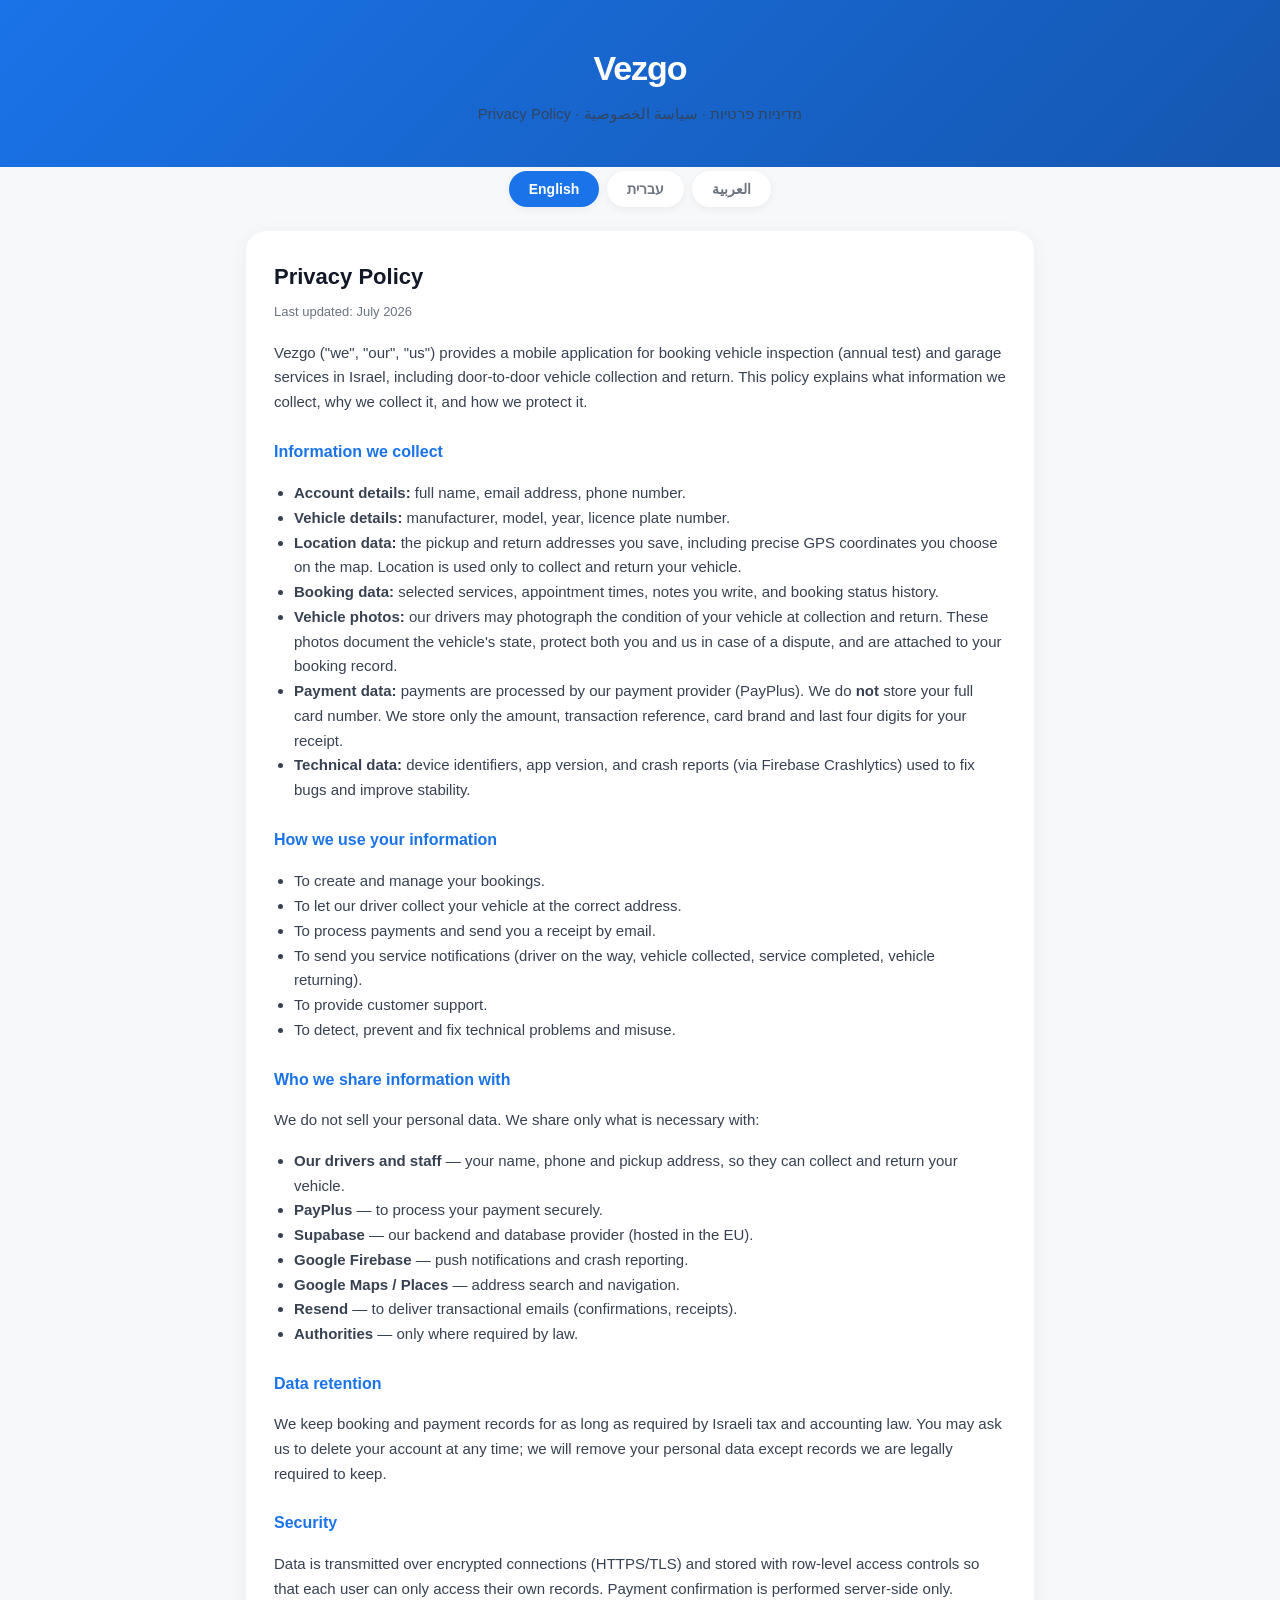
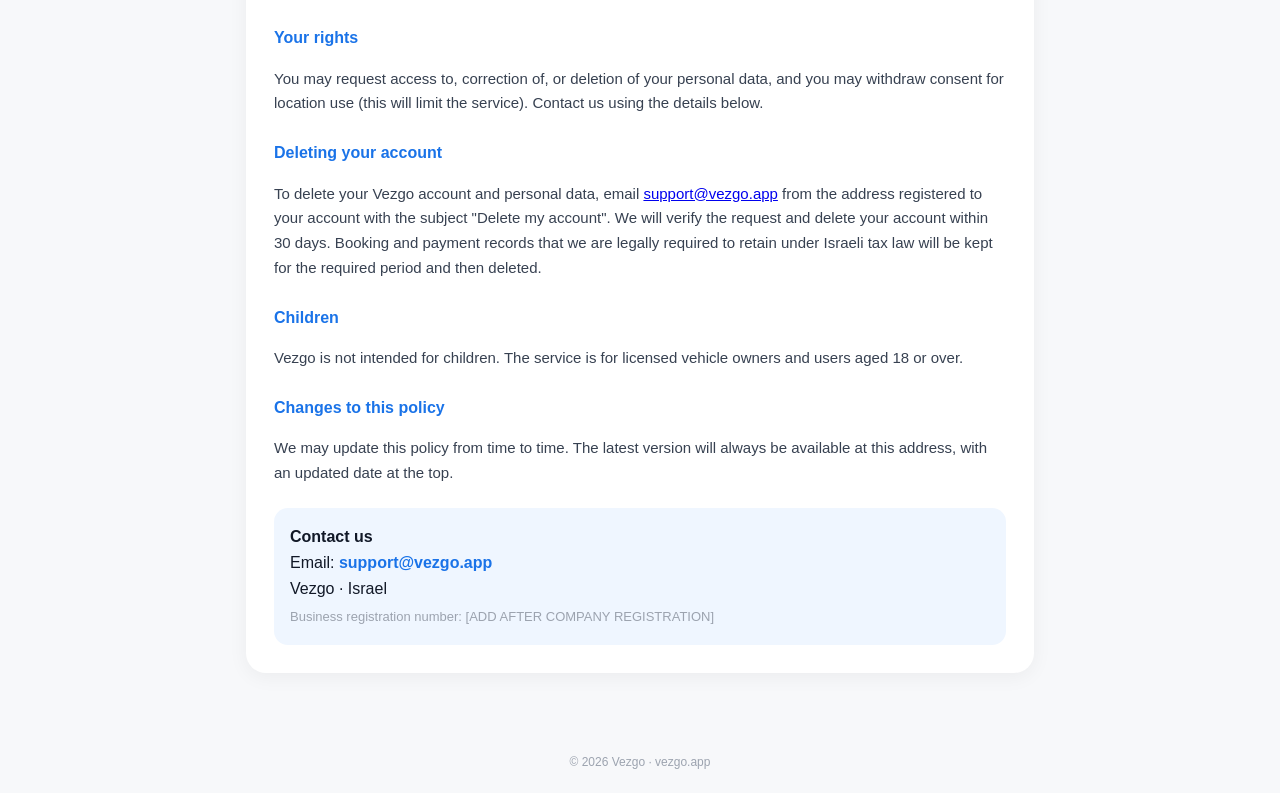
==== index.html @ 3ea95620 "Update index.html" ====
<!DOCTYPE html>
<html lang="en">
<head>
<meta charset="utf-8">
<meta name="viewport" content="width=device-width,initial-scale=1">
<title>Vezgo — Privacy Policy | מדיניות פרטיות | سياسة الخصوصية</title>
<style>
  :root { --brand:#1A73E8; --ink:#111827; --muted:#6b7280; --line:#e5e7eb; }
  *{box-sizing:border-box}
  body{margin:0;background:#f7f8fa;color:var(--ink);
       font-family:-apple-system,Segoe UI,Roboto,Arial,sans-serif;line-height:1.65}
  header{background:linear-gradient(135deg,#1A73E8,#1557B0);color:#fff;padding:40px 20px;text-align:center}
  header .logo{font-size:34px;font-weight:900;letter-spacing:-1px}
  header p{margin:6px 0 0;opacity:.9;font-size:15px}
  .wrap{max-width:820px;margin:-20px auto 60px;padding:0 16px}
  .card{background:#fff;border-radius:20px;padding:28px;box-shadow:0 4px 20px rgba(0,0,0,.05);margin-bottom:20px}
  .tabs{display:flex;gap:8px;justify-content:center;margin:24px 0}
  .tabs button{border:0;padding:10px 20px;border-radius:999px;cursor:pointer;
       font-weight:700;font-size:14px;background:#fff;color:var(--muted);
       box-shadow:0 2px 8px rgba(0,0,0,.06)}
  .tabs button.active{background:var(--brand);color:#fff}
  h2{font-size:22px;margin:0 0 6px}
  h3{font-size:16px;margin:24px 0 6px;color:var(--brand)}
  p,li{font-size:15px;color:#374151}
  ul{padding-inline-start:20px}
  .updated{color:var(--muted);font-size:13px;margin-bottom:18px}
  .contact{background:#eff6ff;border-radius:14px;padding:16px;margin-top:22px}
  .contact a{color:var(--brand);font-weight:700;text-decoration:none}
  section{display:none}
  section.active{display:block}
  [dir="rtl"]{text-align:right}
  footer{text-align:center;color:#9ca3af;font-size:12px;padding:20px}
</style>
</head>
<body>

<header>
  <div class="logo">Vezgo</div>
  <p>Privacy Policy · מדיניות פרטיות · سياسة الخصوصية</p>
</header>

<div class="wrap">
  <div class="tabs">
    <button class="active" onclick="show('en',this)">English</button>
    <button onclick="show('he',this)">עברית</button>
    <button onclick="show('ar',this)">العربية</button>
  </div>

  <!-- ─────────── ENGLISH ─────────── -->
  <section id="en" class="active" dir="ltr">
    <div class="card">
      <h2>Privacy Policy</h2>
      <div class="updated">Last updated: July 2026</div>
      <p>Vezgo ("we", "our", "us") provides a mobile application for booking vehicle
         inspection (annual test) and garage services in Israel, including door-to-door
         vehicle collection and return. This policy explains what information we collect,
         why we collect it, and how we protect it.</p>

      <h3>Information we collect</h3>
      <ul>
        <li><strong>Account details:</strong> full name, email address, phone number.</li>
        <li><strong>Vehicle details:</strong> manufacturer, model, year, licence plate number.</li>
        <li><strong>Location data:</strong> the pickup and return addresses you save, including
            precise GPS coordinates you choose on the map. Location is used only to collect and
            return your vehicle.</li>
        <li><strong>Booking data:</strong> selected services, appointment times, notes you write,
            and booking status history.</li>
        <li><strong>Vehicle photos:</strong> our drivers may photograph the condition of your
            vehicle at collection and return. These photos document the vehicle's state, protect
            both you and us in case of a dispute, and are attached to your booking record.</li>
        <li><strong>Payment data:</strong> payments are processed by our payment provider
            (PayPlus). We do <strong>not</strong> store your full card number. We store only the
            amount, transaction reference, card brand and last four digits for your receipt.</li>
        <li><strong>Technical data:</strong> device identifiers, app version, and crash reports
            (via Firebase Crashlytics) used to fix bugs and improve stability.</li>
      </ul>

      <h3>How we use your information</h3>
      <ul>
        <li>To create and manage your bookings.</li>
        <li>To let our driver collect your vehicle at the correct address.</li>
        <li>To process payments and send you a receipt by email.</li>
        <li>To send you service notifications (driver on the way, vehicle collected,
            service completed, vehicle returning).</li>
        <li>To provide customer support.</li>
        <li>To detect, prevent and fix technical problems and misuse.</li>
      </ul>

      <h3>Who we share information with</h3>
      <p>We do not sell your personal data. We share only what is necessary with:</p>
      <ul>
        <li><strong>Our drivers and staff</strong> — your name, phone and pickup address, so
            they can collect and return your vehicle.</li>
        <li><strong>PayPlus</strong> — to process your payment securely.</li>
        <li><strong>Supabase</strong> — our backend and database provider (hosted in the EU).</li>
        <li><strong>Google Firebase</strong> — push notifications and crash reporting.</li>
        <li><strong>Google Maps / Places</strong> — address search and navigation.</li>
        <li><strong>Resend</strong> — to deliver transactional emails (confirmations, receipts).</li>
        <li><strong>Authorities</strong> — only where required by law.</li>
      </ul>

      <h3>Data retention</h3>
      <p>We keep booking and payment records for as long as required by Israeli tax and
         accounting law. You may ask us to delete your account at any time; we will remove your
         personal data except records we are legally required to keep.</p>

      <h3>Security</h3>
      <p>Data is transmitted over encrypted connections (HTTPS/TLS) and stored with
         row-level access controls so that each user can only access their own records.
         Payment confirmation is performed server-side only.</p>

      <h3>Your rights</h3>
      <p>You may request access to, correction of, or deletion of your personal data,
         and you may withdraw consent for location use (this will limit the service).
         Contact us using the details below.</p>

      <h3>Deleting your account</h3>
      <p>To delete your Vezgo account and personal data, email
         <a href="mailto:support@vezgo.app">support@vezgo.app</a> from the address registered
         to your account with the subject "Delete my account". We will verify the request and
         delete your account within 30 days. Booking and payment records that we are legally
         required to retain under Israeli tax law will be kept for the required period and then
         deleted.</p>

      <h3>Children</h3>
      <p>Vezgo is not intended for children. The service is for licensed vehicle owners
         and users aged 18 or over.</p>

      <h3>Changes to this policy</h3>
      <p>We may update this policy from time to time. The latest version will always be
         available at this address, with an updated date at the top.</p>

      <div class="contact">
        <strong>Contact us</strong><br>
        Email: <a href="mailto:support@vezgo.app">support@vezgo.app</a><br>
        Vezgo &middot; Israel<br>
        <span style="color:#9ca3af;font-size:13px">Business registration number: [ADD AFTER COMPANY REGISTRATION]</span>
      </div>
    </div>
  </section>

  <!-- ─────────── HEBREW ─────────── -->
  <section id="he" dir="rtl">
    <div class="card">
      <h2>מדיניות פרטיות</h2>
      <div class="updated">עודכן לאחרונה: יולי 2026</div>
      <p>Vezgo ("אנחנו") מפעילה אפליקציה להזמנת טסט שנתי ושירותי מוסך בישראל,
         כולל איסוף הרכב מהכתובת שלך והחזרתו. מדיניות זו מסבירה איזה מידע אנחנו אוספים,
         למה, וכיצד אנו מגנים עליו.</p>

      <h3>מידע שאנחנו אוספים</h3>
      <ul>
        <li><strong>פרטי חשבון:</strong> שם מלא, כתובת אימייל, מספר טלפון.</li>
        <li><strong>פרטי רכב:</strong> יצרן, דגם, שנה, מספר רישוי.</li>
        <li><strong>נתוני מיקום:</strong> כתובות האיסוף וההחזרה שאתה שומר, כולל נקודת GPS
            מדויקת שבחרת במפה. המיקום משמש אך ורק לאיסוף והחזרת הרכב.</li>
        <li><strong>נתוני הזמנה:</strong> השירותים שנבחרו, מועדי הזמנה, הערות שכתבת
            והיסטוריית סטטוס.</li>
        <li><strong>תמונות רכב:</strong> הנהגים שלנו עשויים לצלם את מצב הרכב בעת האיסוף
            וההחזרה. התמונות מתעדות את מצב הרכב, מגנות עליך ועלינו במקרה של מחלוקת,
            ומצורפות לרשומת ההזמנה.</li>
        <li><strong>נתוני תשלום:</strong> התשלומים מעובדים על ידי ספק הסליקה שלנו (PayPlus).
            אנחנו <strong>לא</strong> שומרים את מספר הכרטיס המלא. נשמרים רק הסכום, מזהה
            העסקה, סוג הכרטיס וארבע הספרות האחרונות — עבור הקבלה.</li>
        <li><strong>נתונים טכניים:</strong> מזהי מכשיר, גרסת אפליקציה ודוחות קריסה
            (באמצעות Firebase Crashlytics) לצורך תיקון תקלות ושיפור היציבות.</li>
      </ul>

      <h3>כיצד אנו משתמשים במידע</h3>
      <ul>
        <li>ליצירה וניהול ההזמנות שלך.</li>
        <li>כדי שהנהג שלנו יגיע לכתובת הנכונה לאיסוף הרכב.</li>
        <li>לעיבוד תשלומים ושליחת קבלה במייל.</li>
        <li>לשליחת התראות שירות (הנהג בדרך, הרכב נאסף, הטיפול הושלם, הרכב בדרך אליך).</li>
        <li>למתן שירות לקוחות.</li>
        <li>לזיהוי ומניעה של תקלות ושימוש לרעה.</li>
      </ul>

      <h3>עם מי אנו משתפים מידע</h3>
      <p>איננו מוכרים את המידע האישי שלך. אנו משתפים רק את הנדרש עם:</p>
      <ul>
        <li><strong>הנהגים והצוות שלנו</strong> — שם, טלפון וכתובת איסוף.</li>
        <li><strong>PayPlus</strong> — לעיבוד מאובטח של התשלום.</li>
        <li><strong>Supabase</strong> — ספק השרתים ובסיס הנתונים שלנו (מאוחסן באיחוד האירופי).</li>
        <li><strong>Google Firebase</strong> — התראות ודיווח קריסות.</li>
        <li><strong>Google Maps / Places</strong> — חיפוש כתובות וניווט.</li>
        <li><strong>Resend</strong> — לשליחת מיילים תפעוליים (אישורים, קבלות).</li>
        <li><strong>רשויות</strong> — רק כאשר החוק מחייב.</li>
      </ul>

      <h3>שמירת מידע</h3>
      <p>אנו שומרים רשומות הזמנה ותשלום למשך הזמן הנדרש על פי דיני המס והחשבונאות
         בישראל. ניתן לבקש מחיקת חשבון בכל עת; נמחק את המידע האישי למעט רשומות שאנו
         מחויבים לשמור על פי חוק.</p>

      <h3>אבטחה</h3>
      <p>המידע מועבר בחיבורים מוצפנים (HTTPS/TLS) ונשמר עם בקרות הרשאה ברמת השורה,
         כך שכל משתמש ניגש רק לרשומות שלו. אישור התשלום מתבצע בצד השרת בלבד.</p>

      <h3>הזכויות שלך</h3>
      <p>באפשרותך לבקש גישה, תיקון או מחיקה של המידע האישי שלך, ולבטל הסכמה לשימוש
         במיקום (הדבר יגביל את השירות). ניתן לפנות אלינו בפרטים שלהלן.</p>

      <h3>מחיקת החשבון</h3>
      <p>למחיקת חשבון Vezgo והמידע האישי שלך, שלח מייל לכתובת
         <a href="mailto:support@vezgo.app">support@vezgo.app</a> מהכתובת הרשומה בחשבון
         עם הנושא "מחיקת חשבון". נאמת את הבקשה ונמחק את החשבון תוך 30 יום. רשומות הזמנה
         ותשלום שאנו מחויבים לשמור על פי דיני המס בישראל יישמרו לתקופה הנדרשת ולאחר מכן יימחקו.</p>

      <h3>ילדים</h3>
      <p>Vezgo אינה מיועדת לילדים. השירות מיועד לבעלי רכב מגיל 18 ומעלה.</p>

      <h3>שינויים במדיניות</h3>
      <p>ייתכנו עדכונים למדיניות זו. הגרסה העדכנית תמיד תופיע בכתובת זו, עם תאריך עדכון.</p>

      <div class="contact">
        <strong>יצירת קשר</strong><br>
        אימייל: <a href="mailto:support@vezgo.app">support@vezgo.app</a><br>
        Vezgo &middot; ישראל<br>
        <span style="color:#9ca3af;font-size:13px">ח.פ / ע.מ: [להוסיף לאחר רישום החברה]</span>
      </div>
    </div>
  </section>

  <!-- ─────────── ARABIC ─────────── -->
  <section id="ar" dir="rtl">
    <div class="card">
      <h2>سياسة الخصوصية</h2>
      <div class="updated">آخر تحديث: تموز/يوليو 2026</div>
      <p>تقدّم Vezgo ("نحن") تطبيقاً لحجز الفحص السنوي للمركبات وخدمات الكراج في إسرائيل،
         بما في ذلك استلام السيارة من عنوانك وإعادتها. توضح هذه السياسة ما نجمعه من معلومات،
         ولماذا، وكيف نحميه.</p>

      <h3>المعلومات التي نجمعها</h3>
      <ul>
        <li><strong>بيانات الحساب:</strong> الاسم الكامل، البريد الإلكتروني، رقم الهاتف.</li>
        <li><strong>بيانات المركبة:</strong> الشركة المصنّعة، الطراز، السنة، رقم اللوحة.</li>
        <li><strong>بيانات الموقع:</strong> عناوين الاستلام والإرجاع التي تحفظها، بما في ذلك
            إحداثيات GPS الدقيقة التي تختارها على الخريطة. يُستخدم الموقع فقط لاستلام
            سيارتك وإعادتها.</li>
        <li><strong>بيانات الحجز:</strong> الخدمات المختارة، مواعيد الحجز، الملاحظات التي
            تكتبها، وسجل الحالة.</li>
        <li><strong>صور المركبة:</strong> قد يقوم سائقونا بتصوير حالة سيارتك عند الاستلام
            والإرجاع. توثّق هذه الصور حالة المركبة وتحمي الطرفين في حال وجود خلاف،
            وتُرفق بسجل حجزك.</li>
        <li><strong>بيانات الدفع:</strong> تتم معالجة المدفوعات عبر مزوّد الدفع (PayPlus).
            نحن <strong>لا</strong> نحتفظ برقم بطاقتك الكامل. نحفظ فقط المبلغ ومرجع العملية
            ونوع البطاقة وآخر أربعة أرقام لإصدار الإيصال.</li>
        <li><strong>بيانات تقنية:</strong> معرّفات الجهاز، إصدار التطبيق، وتقارير الأعطال
            (عبر Firebase Crashlytics) لإصلاح المشاكل وتحسين الاستقرار.</li>
      </ul>

      <h3>كيف نستخدم معلوماتك</h3>
      <ul>
        <li>لإنشاء حجوزاتك وإدارتها.</li>
        <li>لتمكين سائقنا من الوصول إلى العنوان الصحيح لاستلام سيارتك.</li>
        <li>لمعالجة المدفوعات وإرسال إيصال إلى بريدك الإلكتروني.</li>
        <li>لإرسال إشعارات الخدمة (السائق في الطريق، تم الاستلام، تمت الخدمة، السيارة عائدة إليك).</li>
        <li>لتقديم دعم العملاء.</li>
        <li>لاكتشاف المشاكل التقنية وإساءة الاستخدام ومنعها.</li>
      </ul>

      <h3>مع من نشارك المعلومات</h3>
      <p>نحن لا نبيع بياناتك الشخصية. نشارك فقط ما هو ضروري مع:</p>
      <ul>
        <li><strong>سائقينا وطاقمنا</strong> — الاسم والهاتف وعنوان الاستلام.</li>
        <li><strong>PayPlus</strong> — لمعالجة الدفع بأمان.</li>
        <li><strong>Supabase</strong> — مزوّد الخوادم وقاعدة البيانات (مستضاف في الاتحاد الأوروبي).</li>
        <li><strong>Google Firebase</strong> — الإشعارات وتقارير الأعطال.</li>
        <li><strong>Google Maps / Places</strong> — البحث عن العناوين والملاحة.</li>
        <li><strong>Resend</strong> — لإرسال الرسائل التشغيلية (التأكيدات والإيصالات).</li>
        <li><strong>الجهات الرسمية</strong> — فقط عندما يقتضي القانون ذلك.</li>
      </ul>

      <h3>الاحتفاظ بالبيانات</h3>
      <p>نحتفظ بسجلات الحجز والدفع للمدة التي تقتضيها قوانين الضرائب والمحاسبة في إسرائيل.
         يمكنك طلب حذف حسابك في أي وقت؛ وسنحذف بياناتك الشخصية باستثناء السجلات التي
         يلزمنا القانون بالاحتفاظ بها.</p>

      <h3>الأمان</h3>
      <p>تُنقل البيانات عبر اتصالات مشفّرة (HTTPS/TLS) وتُخزَّن مع ضوابط وصول على مستوى
         الصف، بحيث لا يصل كل مستخدم إلا إلى سجلاته. يتم تأكيد الدفع من جهة الخادم فقط.</p>

      <h3>حقوقك</h3>
      <p>يمكنك طلب الوصول إلى بياناتك الشخصية أو تصحيحها أو حذفها، ويمكنك سحب الموافقة
         على استخدام الموقع (سيحدّ ذلك من الخدمة). تواصل معنا عبر التفاصيل أدناه.</p>

      <h3>حذف حسابك</h3>
      <p>لحذف حساب Vezgo وبياناتك الشخصية، أرسل بريداً إلكترونياً إلى
         <a href="mailto:support@vezgo.app">support@vezgo.app</a> من العنوان المسجّل في حسابك
         بعنوان "حذف حسابي". سنتحقق من الطلب ونحذف حسابك خلال 30 يوماً. أما سجلات الحجز
         والدفع التي يلزمنا القانون الضريبي في إسرائيل بالاحتفاظ بها فستُحفظ للمدة المطلوبة ثم تُحذف.</p>

      <h3>الأطفال</h3>
      <p>Vezgo ليست مخصصة للأطفال. الخدمة موجّهة لأصحاب المركبات من عمر 18 عاماً فما فوق.</p>

      <h3>تغييرات على هذه السياسة</h3>
      <p>قد نحدّث هذه السياسة من وقت لآخر. تتوفر النسخة الأحدث دائماً على هذا العنوان
         مع تاريخ التحديث.</p>

      <div class="contact">
        <strong>تواصل معنا</strong><br>
        البريد الإلكتروني: <a href="mailto:support@vezgo.app">support@vezgo.app</a><br>
        Vezgo &middot; إسرائيل<br>
        <span style="color:#9ca3af;font-size:13px">رقم تسجيل الشركة: [يُضاف بعد تسجيل الشركة]</span>
      </div>
    </div>
  </section>
</div>

<footer>© 2026 Vezgo · vezgo.app</footer>

<script>
function show(id, btn){
  document.querySelectorAll('section').forEach(s=>s.classList.remove('active'));
  document.getElementById(id).classList.add('active');
  document.querySelectorAll('.tabs button').forEach(b=>b.classList.remove('active'));
  btn.classList.add('active');
}
</script>
</body>
</html>
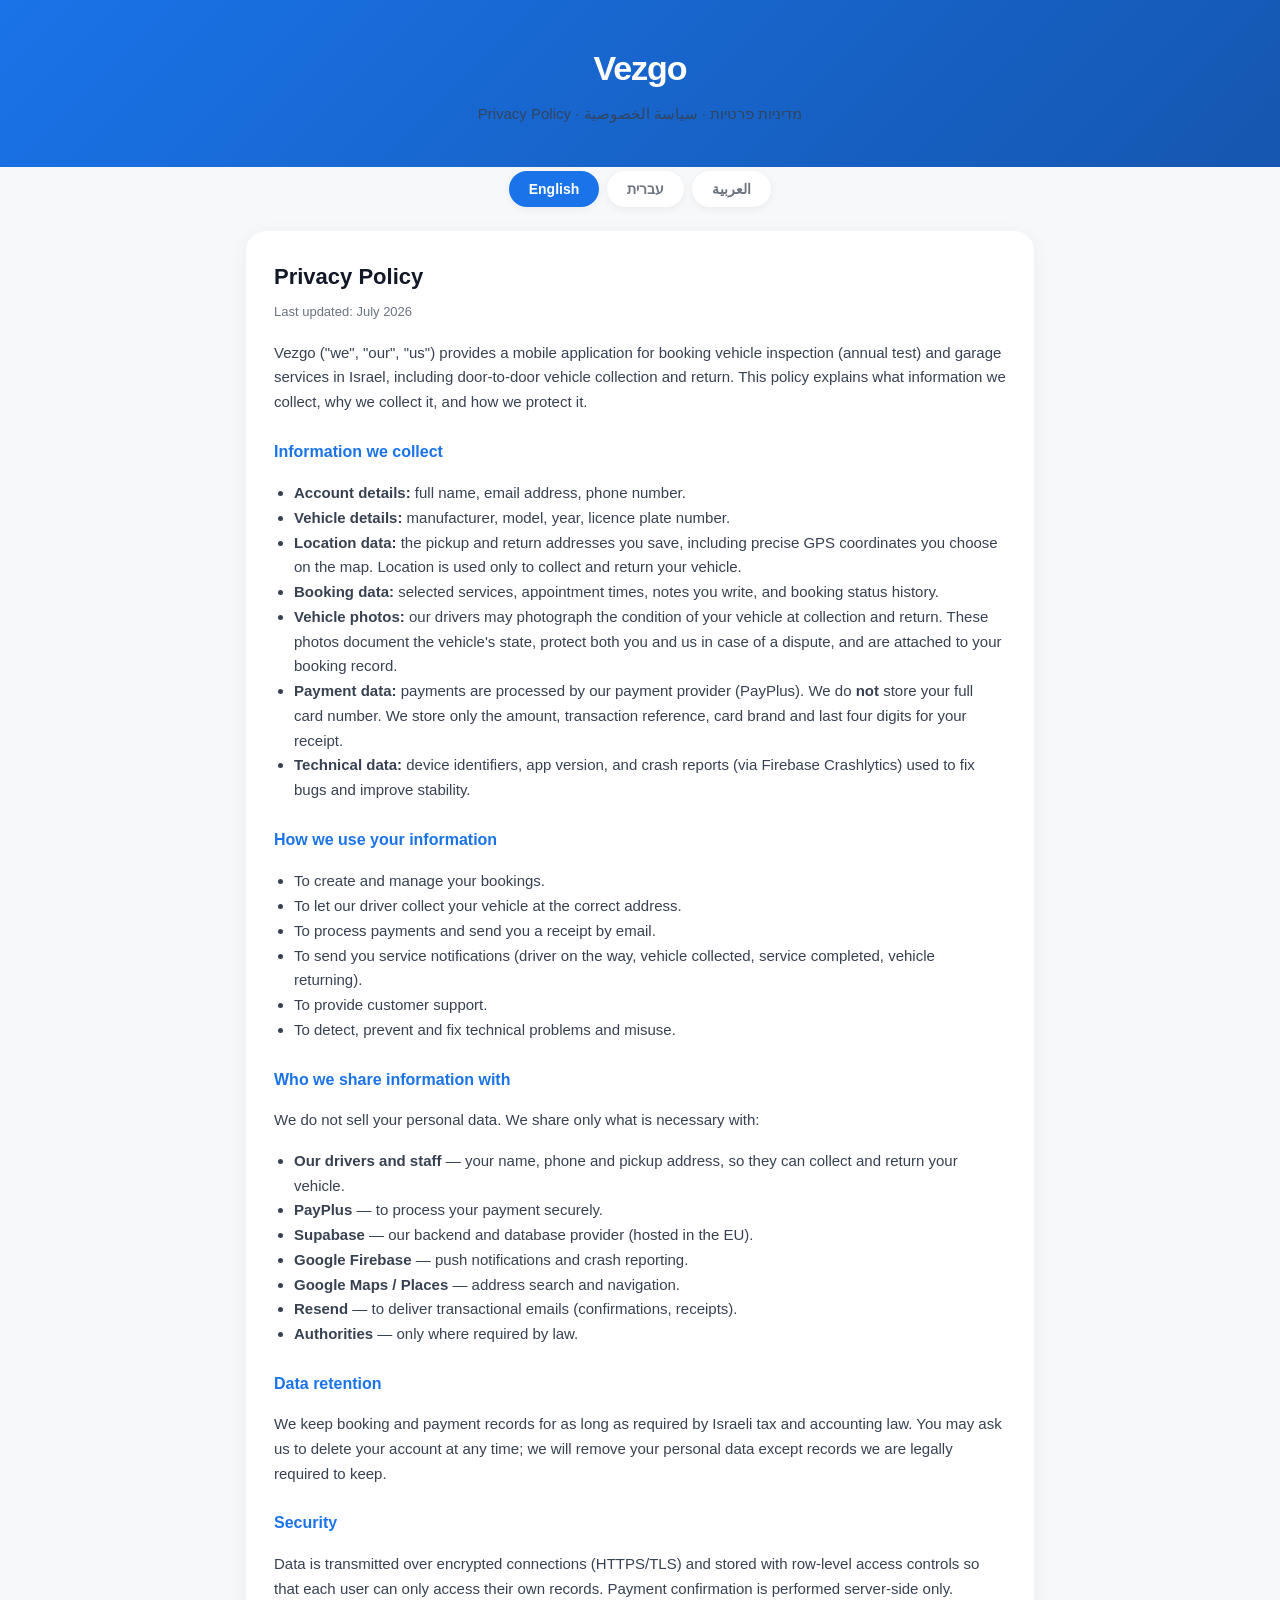
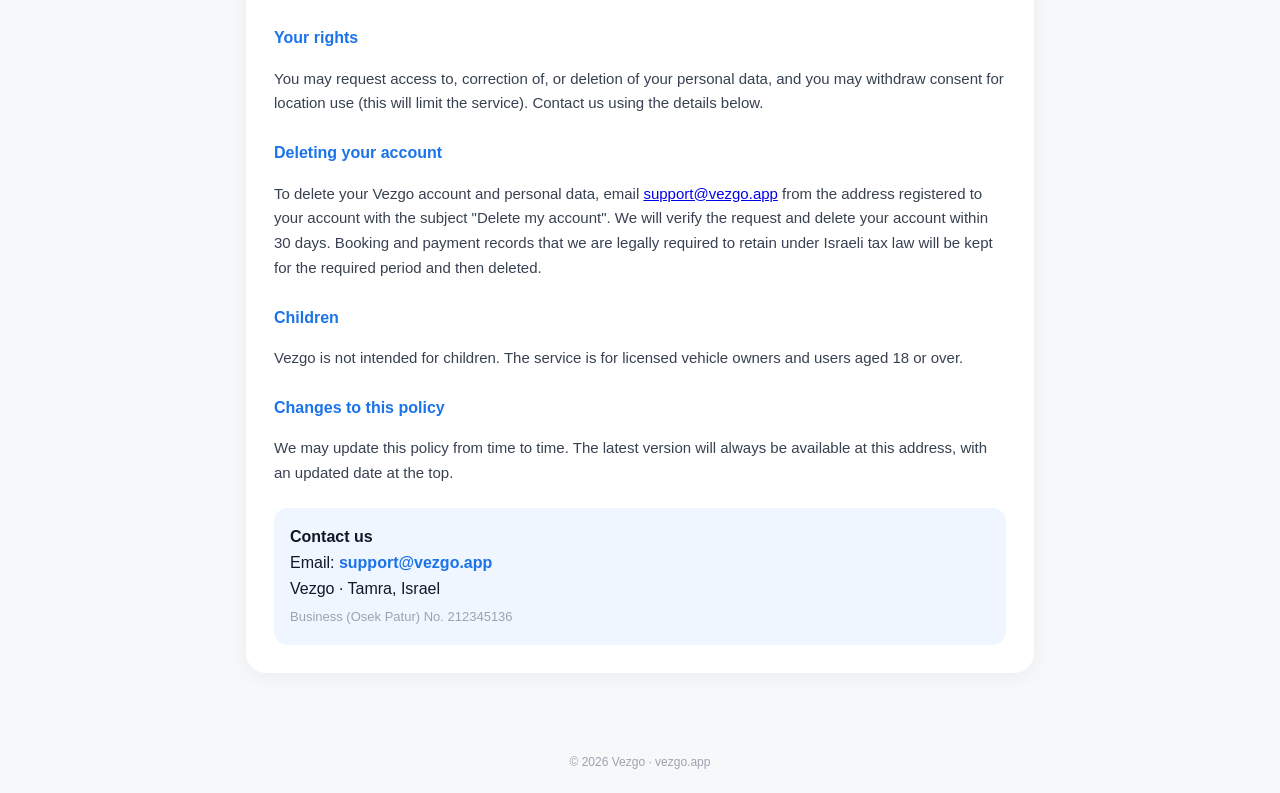
==== commit 36743922: "Update index.html" ====
--- a/index.html
+++ b/index.html
@@ -133,8 +133,8 @@
       <div class="contact">
         <strong>Contact us</strong><br>
         Email: <a href="mailto:support@vezgo.app">support@vezgo.app</a><br>
-        Vezgo &middot; Israel<br>
-        <span style="color:#9ca3af;font-size:13px">Business registration number: [ADD AFTER COMPANY REGISTRATION]</span>
+        Vezgo &middot; Tamra, Israel<br>
+        <span style="color:#9ca3af;font-size:13px">Business (Osek Patur) No. 212345136</span>
       </div>
     </div>
   </section>
@@ -216,8 +216,8 @@
       <div class="contact">
         <strong>יצירת קשר</strong><br>
         אימייל: <a href="mailto:support@vezgo.app">support@vezgo.app</a><br>
-        Vezgo &middot; ישראל<br>
-        <span style="color:#9ca3af;font-size:13px">ח.פ / ע.מ: [להוסיף לאחר רישום החברה]</span>
+        Vezgo &middot; טמרה, ישראל<br>
+        <span style="color:#9ca3af;font-size:13px">עוסק פטור מס׳ 212345136</span>
       </div>
     </div>
   </section>
@@ -301,8 +301,8 @@
       <div class="contact">
         <strong>تواصل معنا</strong><br>
         البريد الإلكتروني: <a href="mailto:support@vezgo.app">support@vezgo.app</a><br>
-        Vezgo &middot; إسرائيل<br>
-        <span style="color:#9ca3af;font-size:13px">رقم تسجيل الشركة: [يُضاف بعد تسجيل الشركة]</span>
+        Vezgo &middot; طمرة، إسرائيل<br>
+        <span style="color:#9ca3af;font-size:13px">رقم العمل (عوسيك باطور) 212345136</span>
       </div>
     </div>
   </section>
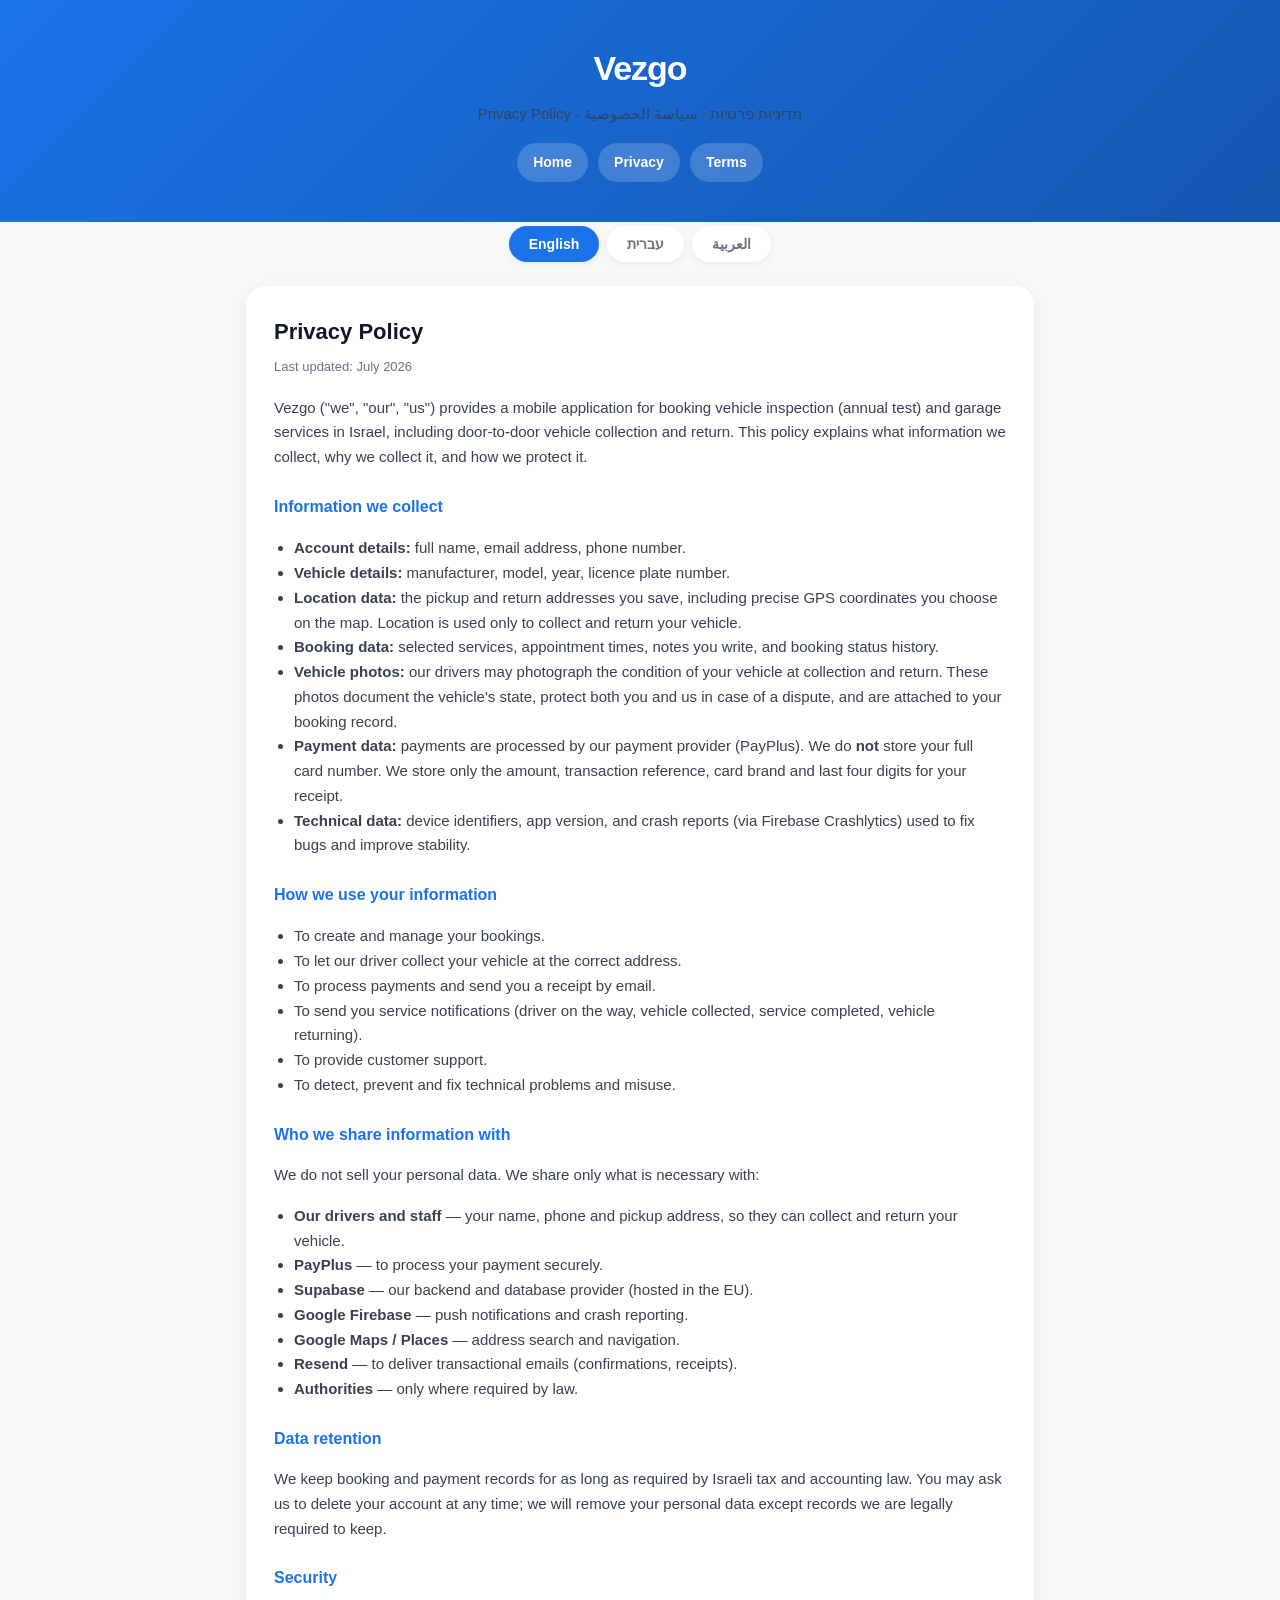
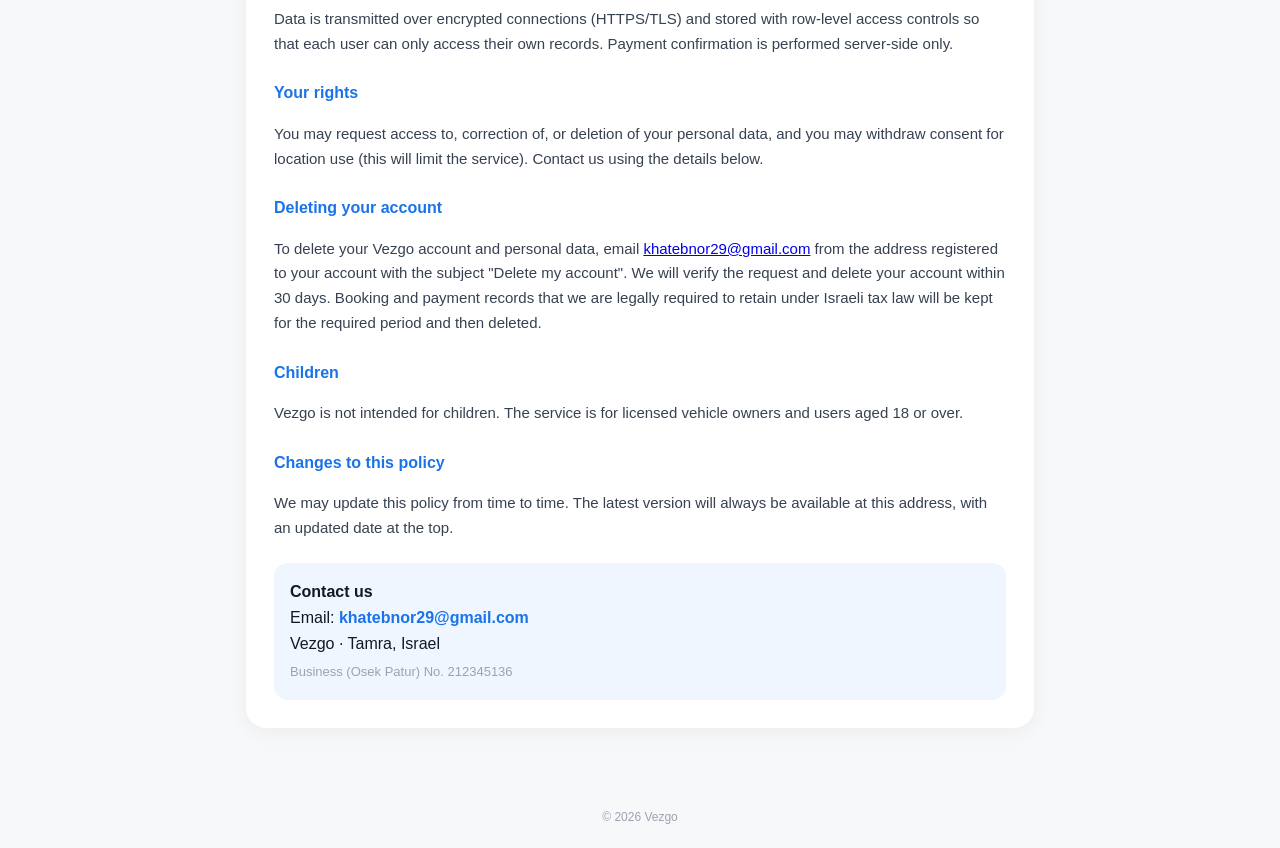
==== commit 95cc1412: "Add home page and Terms of Service" ====
--- a/index.html
+++ b/index.html
@@ -30,6 +30,10 @@
   section.active{display:block}
   [dir="rtl"]{text-align:right}
   footer{text-align:center;color:#9ca3af;font-size:12px;padding:20px}
+  .nav{display:flex;gap:10px;justify-content:center;margin-top:16px;flex-wrap:wrap}
+  .nav a{color:#fff;background:rgba(255,255,255,.18);padding:8px 16px;border-radius:999px;
+         text-decoration:none;font-size:14px;font-weight:600}
+  .nav a:hover{background:rgba(255,255,255,.3)}
 </style>
 </head>
 <body>
@@ -37,6 +41,11 @@
 <header>
   <div class="logo">Vezgo</div>
   <p>Privacy Policy · מדיניות פרטיות · سياسة الخصوصية</p>
+  <div class="nav">
+    <a href="home.html">Home</a>
+    <a href="index.html">Privacy</a>
+    <a href="terms.html">Terms</a>
+  </div>
 </header>
 
 <div class="wrap">
@@ -116,7 +125,7 @@
 
       <h3>Deleting your account</h3>
       <p>To delete your Vezgo account and personal data, email
-         <a href="mailto:support@vezgo.app">support@vezgo.app</a> from the address registered
+         <a href="mailto:khatebnor29@gmail.com">khatebnor29@gmail.com</a> from the address registered
          to your account with the subject "Delete my account". We will verify the request and
          delete your account within 30 days. Booking and payment records that we are legally
          required to retain under Israeli tax law will be kept for the required period and then
@@ -132,7 +141,7 @@
 
       <div class="contact">
         <strong>Contact us</strong><br>
-        Email: <a href="mailto:support@vezgo.app">support@vezgo.app</a><br>
+        Email: <a href="mailto:khatebnor29@gmail.com">khatebnor29@gmail.com</a><br>
         Vezgo &middot; Tamra, Israel<br>
         <span style="color:#9ca3af;font-size:13px">Business (Osek Patur) No. 212345136</span>
       </div>
@@ -203,7 +212,7 @@
 
       <h3>מחיקת החשבון</h3>
       <p>למחיקת חשבון Vezgo והמידע האישי שלך, שלח מייל לכתובת
-         <a href="mailto:support@vezgo.app">support@vezgo.app</a> מהכתובת הרשומה בחשבון
+         <a href="mailto:khatebnor29@gmail.com">khatebnor29@gmail.com</a> מהכתובת הרשומה בחשבון
          עם הנושא "מחיקת חשבון". נאמת את הבקשה ונמחק את החשבון תוך 30 יום. רשומות הזמנה
          ותשלום שאנו מחויבים לשמור על פי דיני המס בישראל יישמרו לתקופה הנדרשת ולאחר מכן יימחקו.</p>
 
@@ -215,7 +224,7 @@
 
       <div class="contact">
         <strong>יצירת קשר</strong><br>
-        אימייל: <a href="mailto:support@vezgo.app">support@vezgo.app</a><br>
+        אימייל: <a href="mailto:khatebnor29@gmail.com">khatebnor29@gmail.com</a><br>
         Vezgo &middot; טמרה, ישראל<br>
         <span style="color:#9ca3af;font-size:13px">עוסק פטור מס׳ 212345136</span>
       </div>
@@ -287,7 +296,7 @@
 
       <h3>حذف حسابك</h3>
       <p>لحذف حساب Vezgo وبياناتك الشخصية، أرسل بريداً إلكترونياً إلى
-         <a href="mailto:support@vezgo.app">support@vezgo.app</a> من العنوان المسجّل في حسابك
+         <a href="mailto:khatebnor29@gmail.com">khatebnor29@gmail.com</a> من العنوان المسجّل في حسابك
          بعنوان "حذف حسابي". سنتحقق من الطلب ونحذف حسابك خلال 30 يوماً. أما سجلات الحجز
          والدفع التي يلزمنا القانون الضريبي في إسرائيل بالاحتفاظ بها فستُحفظ للمدة المطلوبة ثم تُحذف.</p>
 
@@ -300,7 +309,7 @@
 
       <div class="contact">
         <strong>تواصل معنا</strong><br>
-        البريد الإلكتروني: <a href="mailto:support@vezgo.app">support@vezgo.app</a><br>
+        البريد الإلكتروني: <a href="mailto:khatebnor29@gmail.com">khatebnor29@gmail.com</a><br>
         Vezgo &middot; طمرة، إسرائيل<br>
         <span style="color:#9ca3af;font-size:13px">رقم العمل (عوسيك باطور) 212345136</span>
       </div>
@@ -308,7 +317,7 @@
   </section>
 </div>
 
-<footer>© 2026 Vezgo · vezgo.app</footer>
+<footer>© 2026 Vezgo</footer>
 
 <script>
 function show(id, btn){
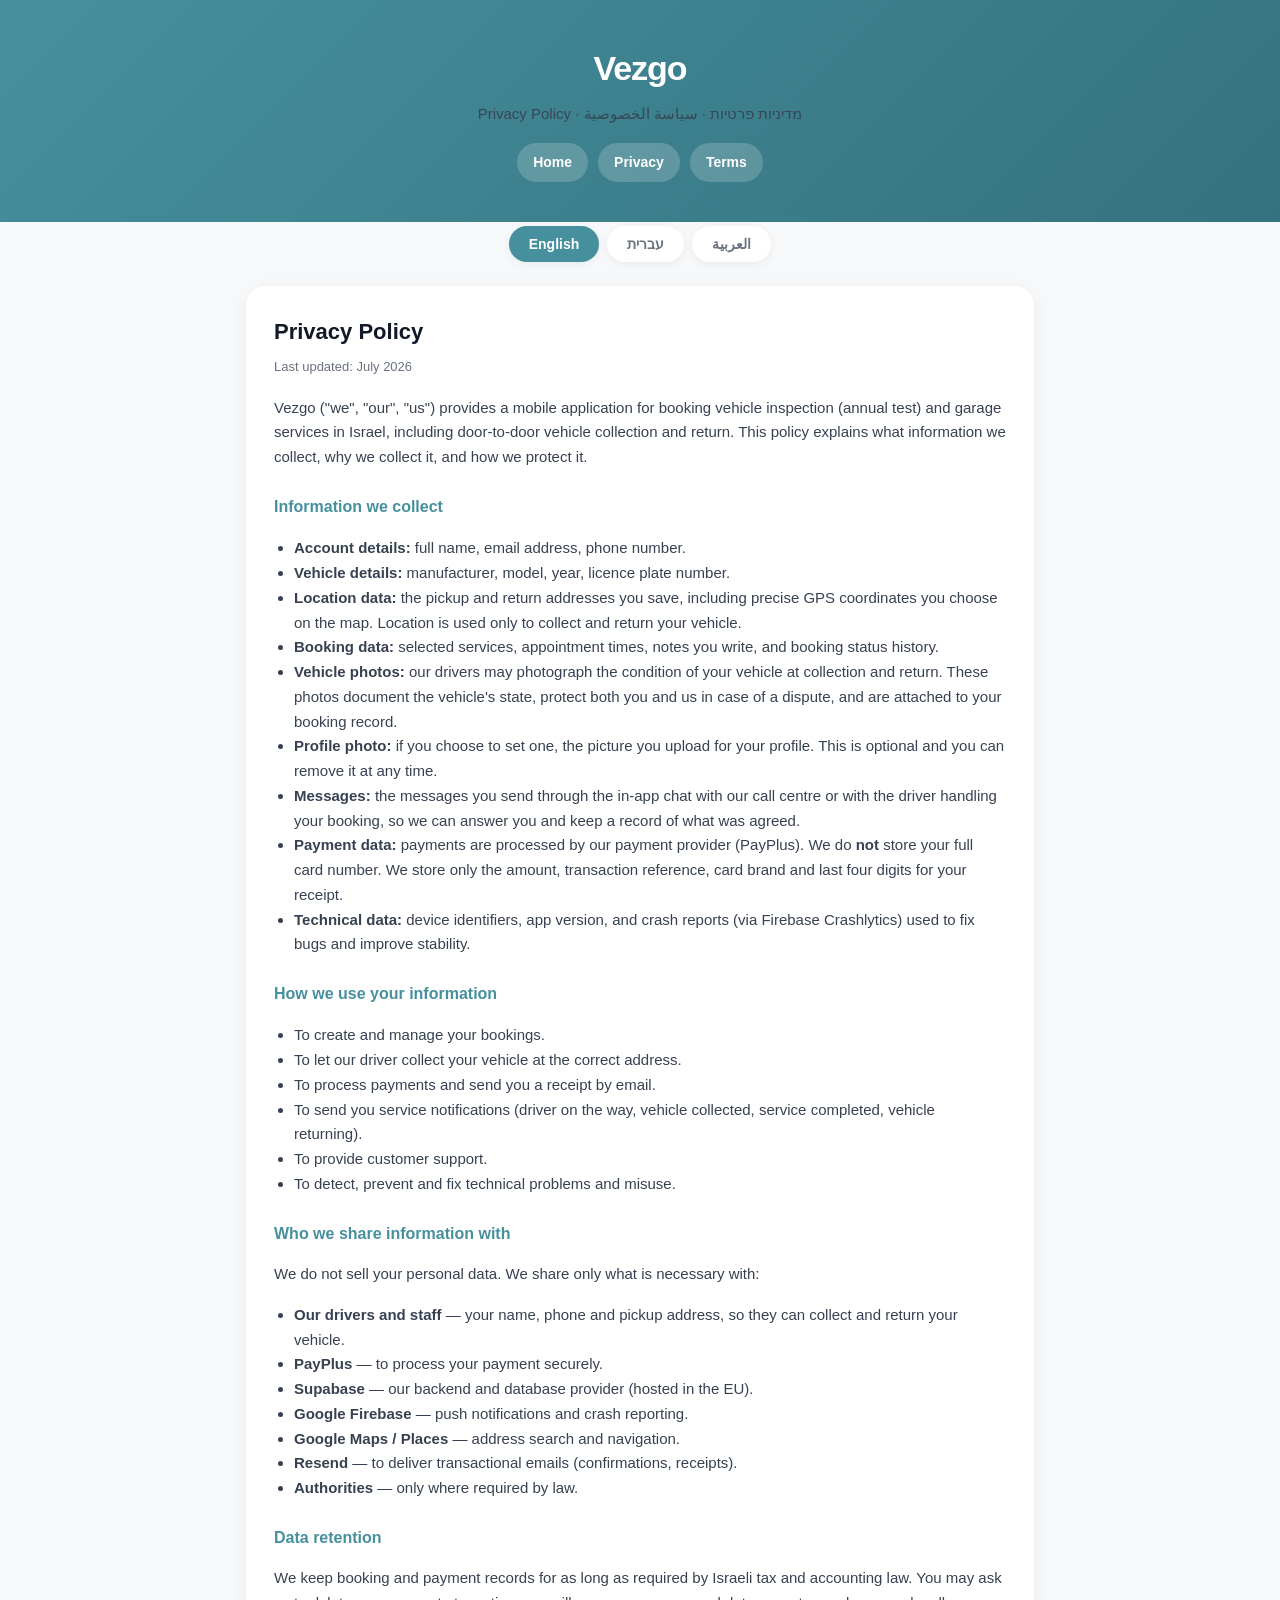
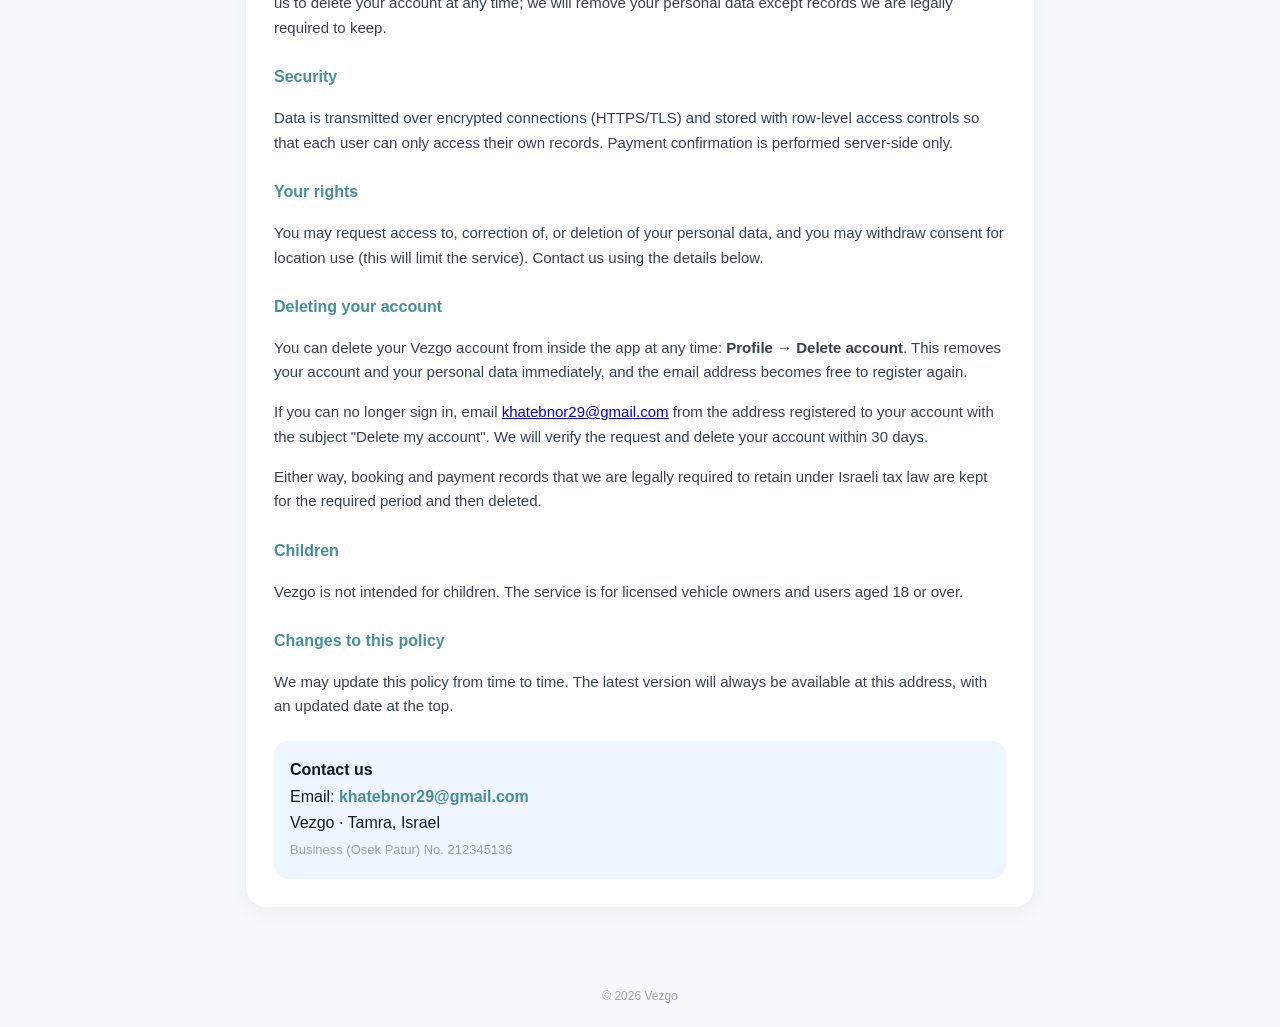
==== commit 093951b9: "Policy: cover in-app chat and profile photos, state in-app deletion Google compares the Data safety " ====
--- a/index.html
+++ b/index.html
@@ -5,11 +5,11 @@
 <meta name="viewport" content="width=device-width,initial-scale=1">
 <title>Vezgo — Privacy Policy | מדיניות פרטיות | سياسة الخصوصية</title>
 <style>
-  :root { --brand:#1A73E8; --ink:#111827; --muted:#6b7280; --line:#e5e7eb; }
+  :root { --brand:#46909E; --ink:#111827; --muted:#6b7280; --line:#e5e7eb; }
   *{box-sizing:border-box}
   body{margin:0;background:#f7f8fa;color:var(--ink);
        font-family:-apple-system,Segoe UI,Roboto,Arial,sans-serif;line-height:1.65}
-  header{background:linear-gradient(135deg,#1A73E8,#1557B0);color:#fff;padding:40px 20px;text-align:center}
+  header{background:linear-gradient(135deg,#46909E,#35727E);color:#fff;padding:40px 20px;text-align:center}
   header .logo{font-size:34px;font-weight:900;letter-spacing:-1px}
   header p{margin:6px 0 0;opacity:.9;font-size:15px}
   .wrap{max-width:820px;margin:-20px auto 60px;padding:0 16px}
@@ -77,6 +77,11 @@
         <li><strong>Vehicle photos:</strong> our drivers may photograph the condition of your
             vehicle at collection and return. These photos document the vehicle's state, protect
             both you and us in case of a dispute, and are attached to your booking record.</li>
+        <li><strong>Profile photo:</strong> if you choose to set one, the picture you upload for
+            your profile. This is optional and you can remove it at any time.</li>
+        <li><strong>Messages:</strong> the messages you send through the in-app chat with our
+            call centre or with the driver handling your booking, so we can answer you and keep
+            a record of what was agreed.</li>
         <li><strong>Payment data:</strong> payments are processed by our payment provider
             (PayPlus). We do <strong>not</strong> store your full card number. We store only the
             amount, transaction reference, card brand and last four digits for your receipt.</li>
@@ -124,12 +129,15 @@
          Contact us using the details below.</p>
 
       <h3>Deleting your account</h3>
-      <p>To delete your Vezgo account and personal data, email
+      <p>You can delete your Vezgo account from inside the app at any time:
+         <strong>Profile &rarr; Delete account</strong>. This removes your account and your
+         personal data immediately, and the email address becomes free to register again.</p>
+      <p>If you can no longer sign in, email
          <a href="mailto:khatebnor29@gmail.com">khatebnor29@gmail.com</a> from the address registered
          to your account with the subject "Delete my account". We will verify the request and
-         delete your account within 30 days. Booking and payment records that we are legally
-         required to retain under Israeli tax law will be kept for the required period and then
-         deleted.</p>
+         delete your account within 30 days.</p>
+      <p>Either way, booking and payment records that we are legally required to retain under
+         Israeli tax law are kept for the required period and then deleted.</p>
 
       <h3>Children</h3>
       <p>Vezgo is not intended for children. The service is for licensed vehicle owners
@@ -168,6 +176,10 @@
         <li><strong>תמונות רכב:</strong> הנהגים שלנו עשויים לצלם את מצב הרכב בעת האיסוף
             וההחזרה. התמונות מתעדות את מצב הרכב, מגנות עליך ועלינו במקרה של מחלוקת,
             ומצורפות לרשומת ההזמנה.</li>
+        <li><strong>תמונת פרופיל:</strong> אם תבחר להעלות תמונה לפרופיל שלך. זה אופציונלי
+            וניתן להסיר אותה בכל עת.</li>
+        <li><strong>הודעות:</strong> ההודעות שאתה שולח בצ'אט שבאפליקציה מול מוקד השירות
+            או מול הנהג שמטפל בהזמנה, כדי שנוכל לענות לך ולשמור תיעוד של מה שסוכם.</li>
         <li><strong>נתוני תשלום:</strong> התשלומים מעובדים על ידי ספק הסליקה שלנו (PayPlus).
             אנחנו <strong>לא</strong> שומרים את מספר הכרטיס המלא. נשמרים רק הסכום, מזהה
             העסקה, סוג הכרטיס וארבע הספרות האחרונות — עבור הקבלה.</li>
@@ -211,10 +223,14 @@
          במיקום (הדבר יגביל את השירות). ניתן לפנות אלינו בפרטים שלהלן.</p>
 
       <h3>מחיקת החשבון</h3>
-      <p>למחיקת חשבון Vezgo והמידע האישי שלך, שלח מייל לכתובת
+      <p>ניתן למחוק את חשבון Vezgo ישירות מתוך האפליקציה בכל עת:
+         <strong>פרופיל &larr; מחיקת חשבון</strong>. הפעולה מוחקת את החשבון ואת המידע האישי
+         באופן מיידי, וכתובת האימייל משתחררת לרישום מחדש.</p>
+      <p>אם אינך מצליח להתחבר, שלח מייל לכתובת
          <a href="mailto:khatebnor29@gmail.com">khatebnor29@gmail.com</a> מהכתובת הרשומה בחשבון
-         עם הנושא "מחיקת חשבון". נאמת את הבקשה ונמחק את החשבון תוך 30 יום. רשומות הזמנה
-         ותשלום שאנו מחויבים לשמור על פי דיני המס בישראל יישמרו לתקופה הנדרשת ולאחר מכן יימחקו.</p>
+         עם הנושא "מחיקת חשבון". נאמת את הבקשה ונמחק את החשבון תוך 30 יום.</p>
+      <p>בשני המקרים, רשומות הזמנה ותשלום שאנו מחויבים לשמור על פי דיני המס בישראל יישמרו
+         לתקופה הנדרשת ולאחר מכן יימחקו.</p>
 
       <h3>ילדים</h3>
       <p>Vezgo אינה מיועדת לילדים. השירות מיועד לבעלי רכב מגיל 18 ומעלה.</p>
@@ -252,6 +268,11 @@
         <li><strong>صور المركبة:</strong> قد يقوم سائقونا بتصوير حالة سيارتك عند الاستلام
             والإرجاع. توثّق هذه الصور حالة المركبة وتحمي الطرفين في حال وجود خلاف،
             وتُرفق بسجل حجزك.</li>
+        <li><strong>صورة الملف الشخصي:</strong> إذا اخترت رفع صورة لملفك الشخصي. هذا اختياري
+            ويمكنك إزالتها في أي وقت.</li>
+        <li><strong>الرسائل:</strong> الرسائل التي ترسلها عبر الدردشة داخل التطبيق مع مركز
+            الاتصال أو مع السائق الذي يتولى حجزك، كي نتمكن من الرد عليك وحفظ توثيق لما تم
+            الاتفاق عليه.</li>
         <li><strong>بيانات الدفع:</strong> تتم معالجة المدفوعات عبر مزوّد الدفع (PayPlus).
             نحن <strong>لا</strong> نحتفظ برقم بطاقتك الكامل. نحفظ فقط المبلغ ومرجع العملية
             ونوع البطاقة وآخر أربعة أرقام لإصدار الإيصال.</li>
@@ -295,10 +316,14 @@
          على استخدام الموقع (سيحدّ ذلك من الخدمة). تواصل معنا عبر التفاصيل أدناه.</p>
 
       <h3>حذف حسابك</h3>
-      <p>لحذف حساب Vezgo وبياناتك الشخصية، أرسل بريداً إلكترونياً إلى
+      <p>يمكنك حذف حساب Vezgo من داخل التطبيق في أي وقت:
+         <strong>الملف الشخصي &larr; حذف الحساب</strong>. يؤدي ذلك إلى حذف حسابك وبياناتك
+         الشخصية فوراً، ويصبح عنوان البريد الإلكتروني متاحاً للتسجيل من جديد.</p>
+      <p>إذا تعذّر عليك تسجيل الدخول، أرسل بريداً إلكترونياً إلى
          <a href="mailto:khatebnor29@gmail.com">khatebnor29@gmail.com</a> من العنوان المسجّل في حسابك
-         بعنوان "حذف حسابي". سنتحقق من الطلب ونحذف حسابك خلال 30 يوماً. أما سجلات الحجز
-         والدفع التي يلزمنا القانون الضريبي في إسرائيل بالاحتفاظ بها فستُحفظ للمدة المطلوبة ثم تُحذف.</p>
+         بعنوان "حذف حسابي". سنتحقق من الطلب ونحذف حسابك خلال 30 يوماً.</p>
+      <p>في كلتا الحالتين، سجلات الحجز والدفع التي يلزمنا القانون الضريبي في إسرائيل
+         بالاحتفاظ بها ستُحفظ للمدة المطلوبة ثم تُحذف.</p>
 
       <h3>الأطفال</h3>
       <p>Vezgo ليست مخصصة للأطفال. الخدمة موجّهة لأصحاب المركبات من عمر 18 عاماً فما فوق.</p>
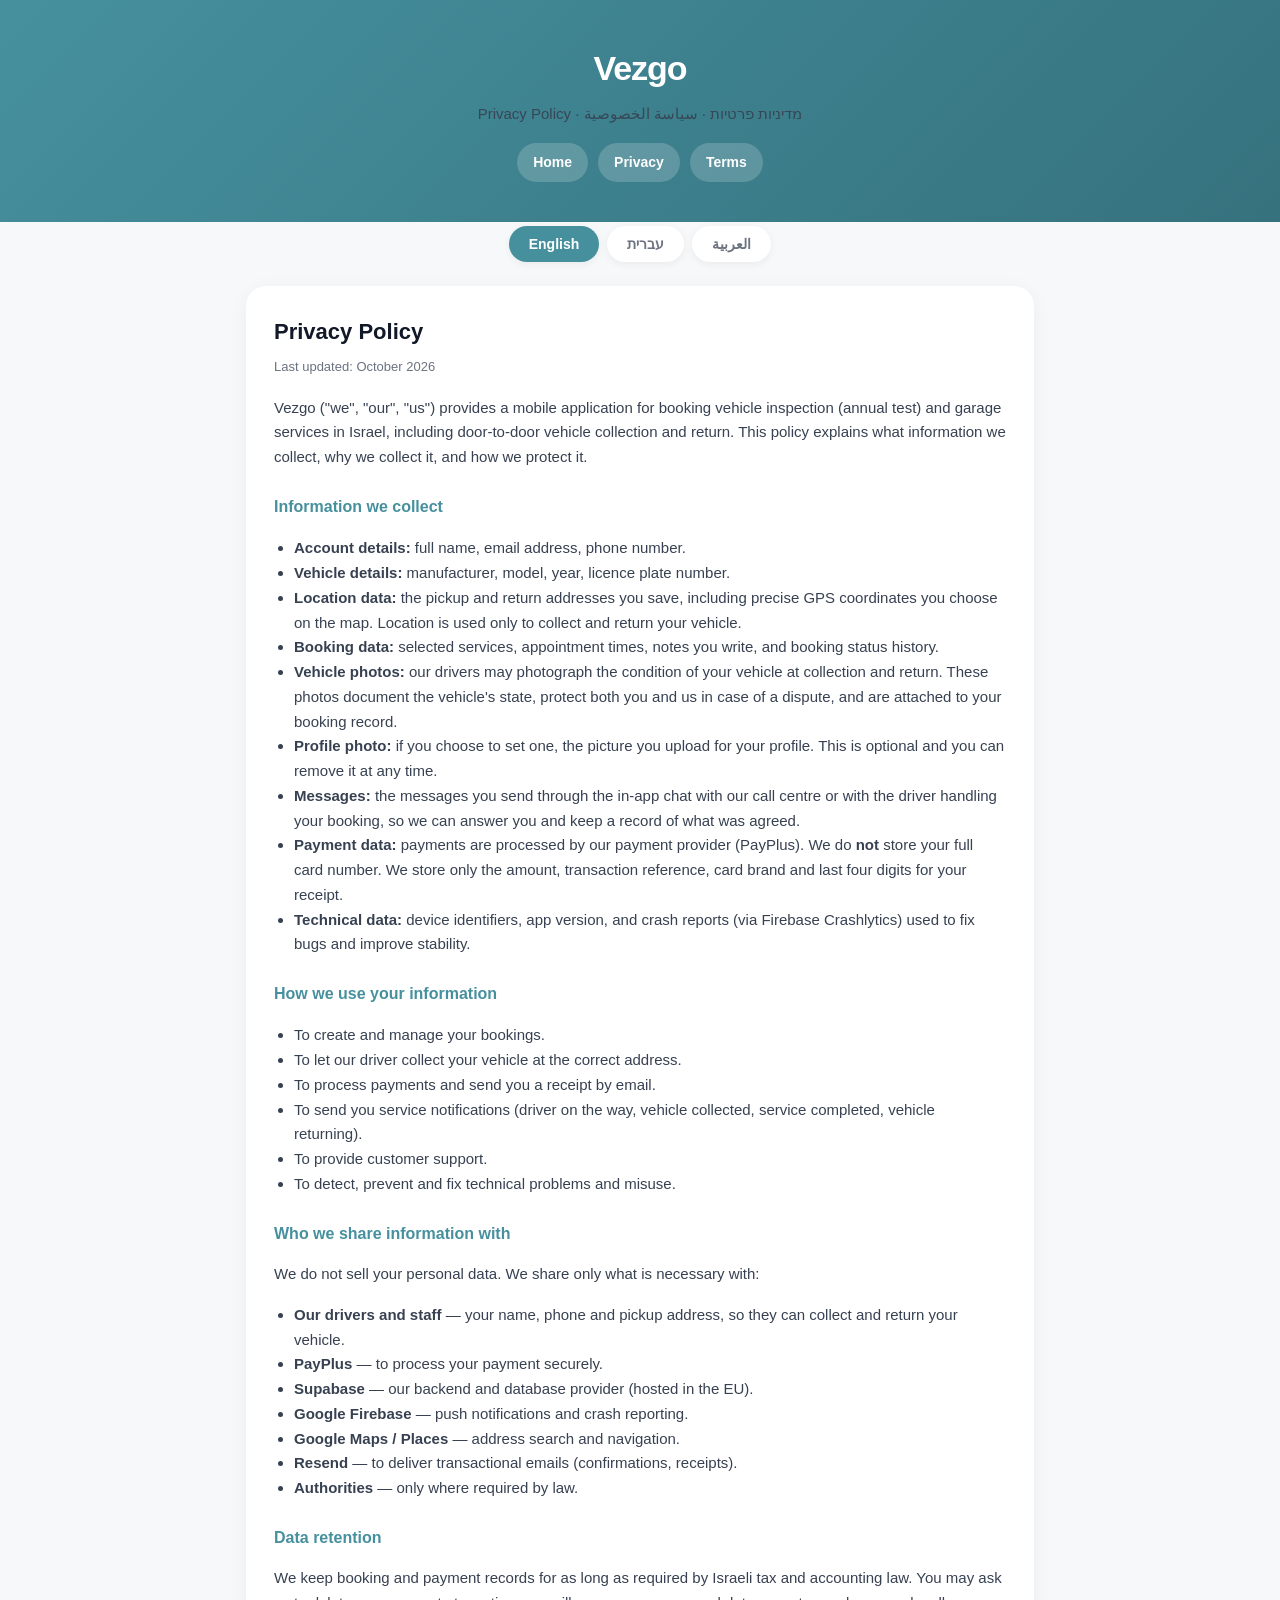
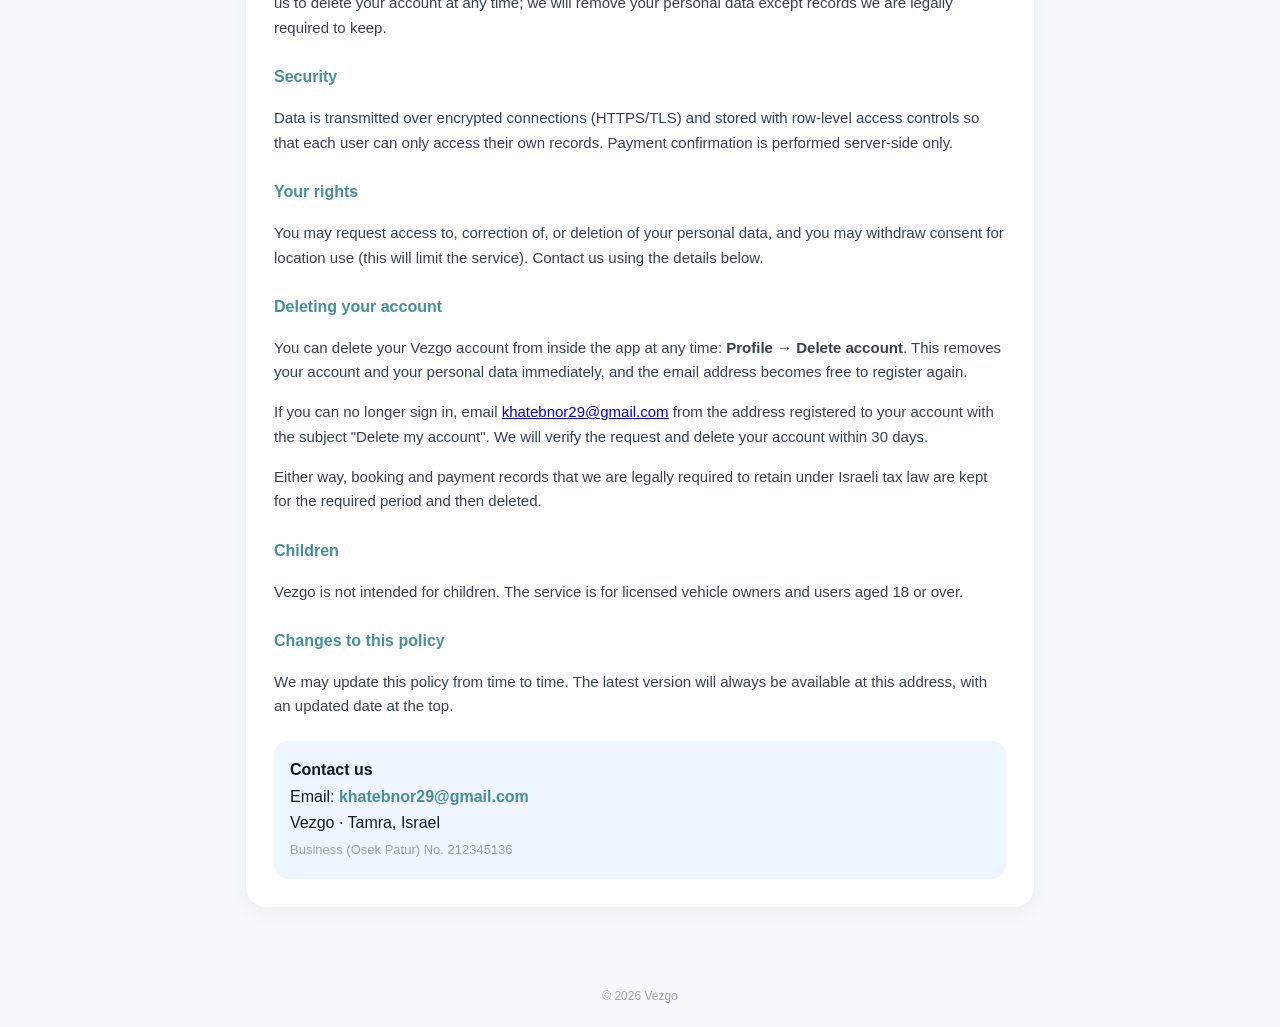
==== commit 1cf9b748: "Policy: date it October 2026 Co-Authored-By: Claude Opus 5 <noreply@anthropic.com> Claude-Session: h" ====
--- a/index.html
+++ b/index.html
@@ -59,7 +59,7 @@
   <section id="en" class="active" dir="ltr">
     <div class="card">
       <h2>Privacy Policy</h2>
-      <div class="updated">Last updated: July 2026</div>
+      <div class="updated">Last updated: October 2026</div>
       <p>Vezgo ("we", "our", "us") provides a mobile application for booking vehicle
          inspection (annual test) and garage services in Israel, including door-to-door
          vehicle collection and return. This policy explains what information we collect,
@@ -160,7 +160,7 @@
   <section id="he" dir="rtl">
     <div class="card">
       <h2>מדיניות פרטיות</h2>
-      <div class="updated">עודכן לאחרונה: יולי 2026</div>
+      <div class="updated">עודכן לאחרונה: אוקטובר 2026</div>
       <p>Vezgo ("אנחנו") מפעילה אפליקציה להזמנת טסט שנתי ושירותי מוסך בישראל,
          כולל איסוף הרכב מהכתובת שלך והחזרתו. מדיניות זו מסבירה איזה מידע אנחנו אוספים,
          למה, וכיצד אנו מגנים עליו.</p>
@@ -251,7 +251,7 @@
   <section id="ar" dir="rtl">
     <div class="card">
       <h2>سياسة الخصوصية</h2>
-      <div class="updated">آخر تحديث: تموز/يوليو 2026</div>
+      <div class="updated">آخر تحديث: تشرين الأول/أكتوبر 2026</div>
       <p>تقدّم Vezgo ("نحن") تطبيقاً لحجز الفحص السنوي للمركبات وخدمات الكراج في إسرائيل،
          بما في ذلك استلام السيارة من عنوانك وإعادتها. توضح هذه السياسة ما نجمعه من معلومات،
          ولماذا، وكيف نحميه.</p>
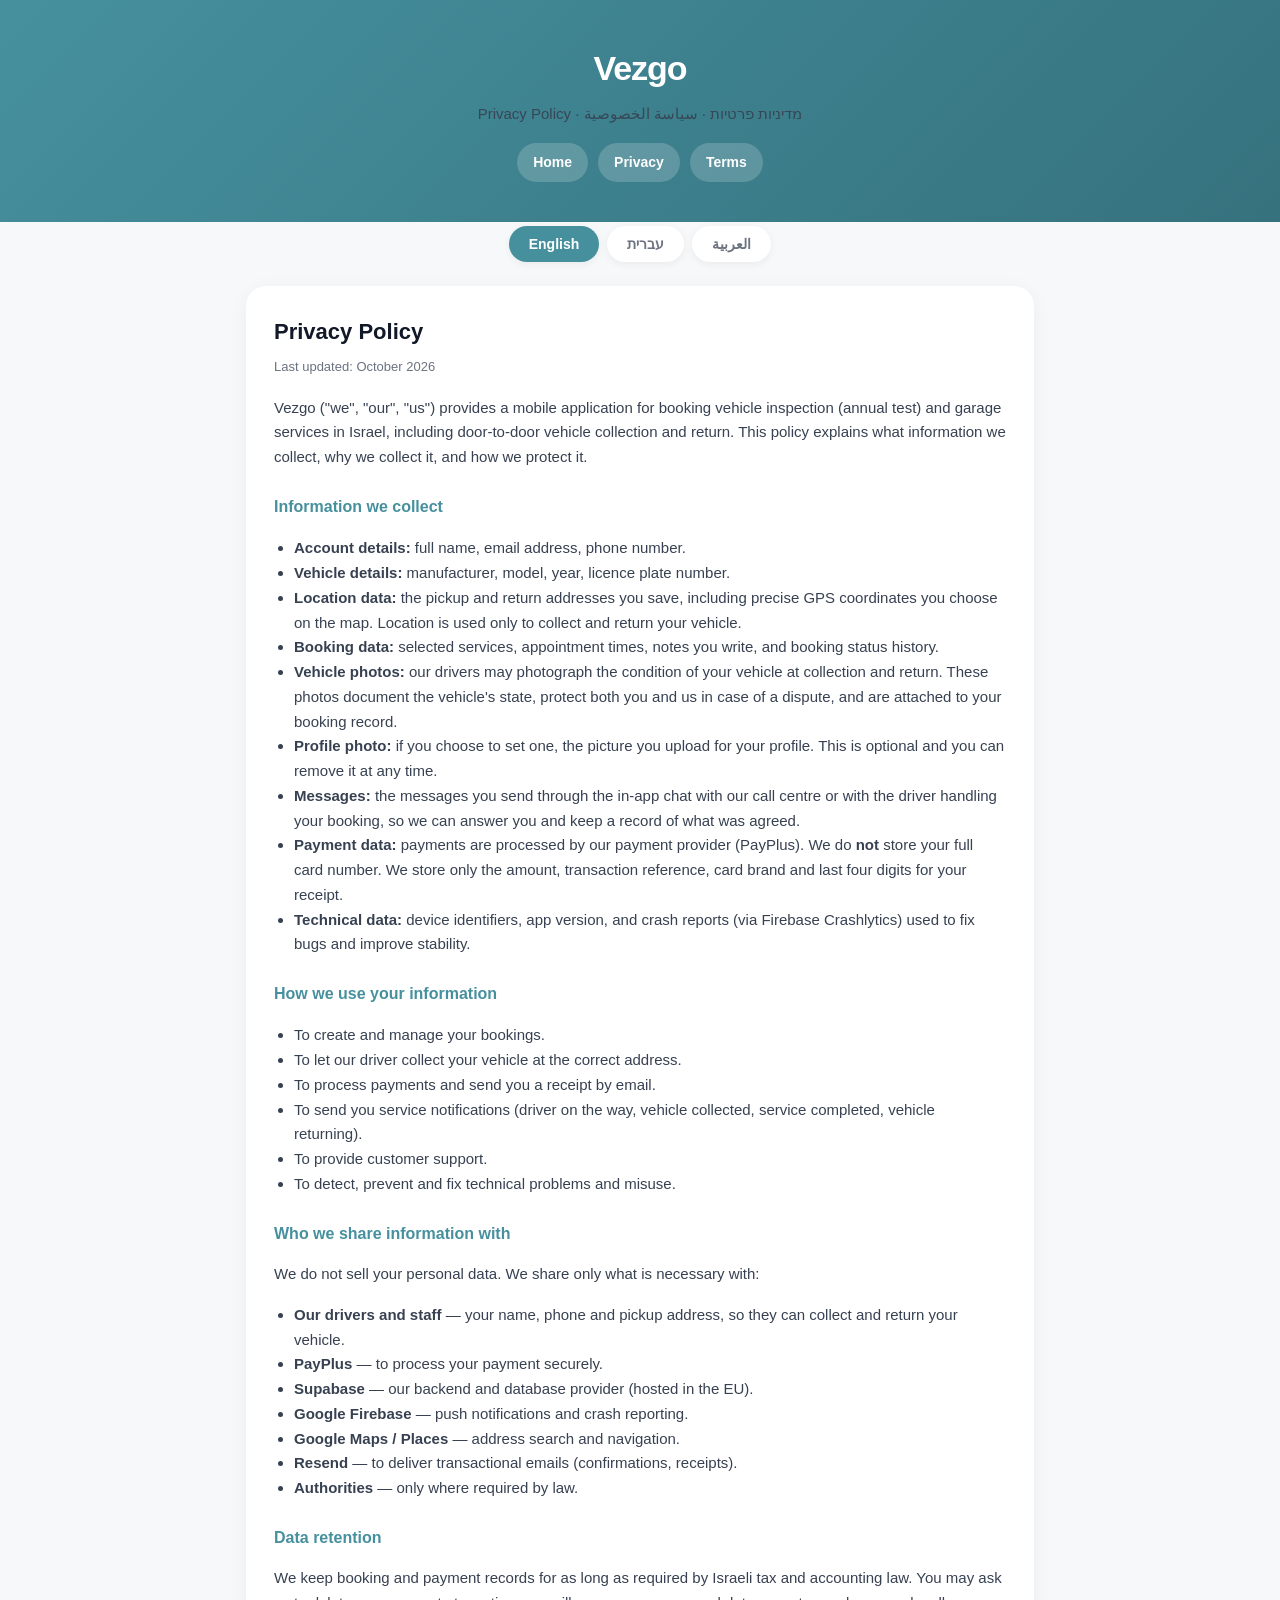
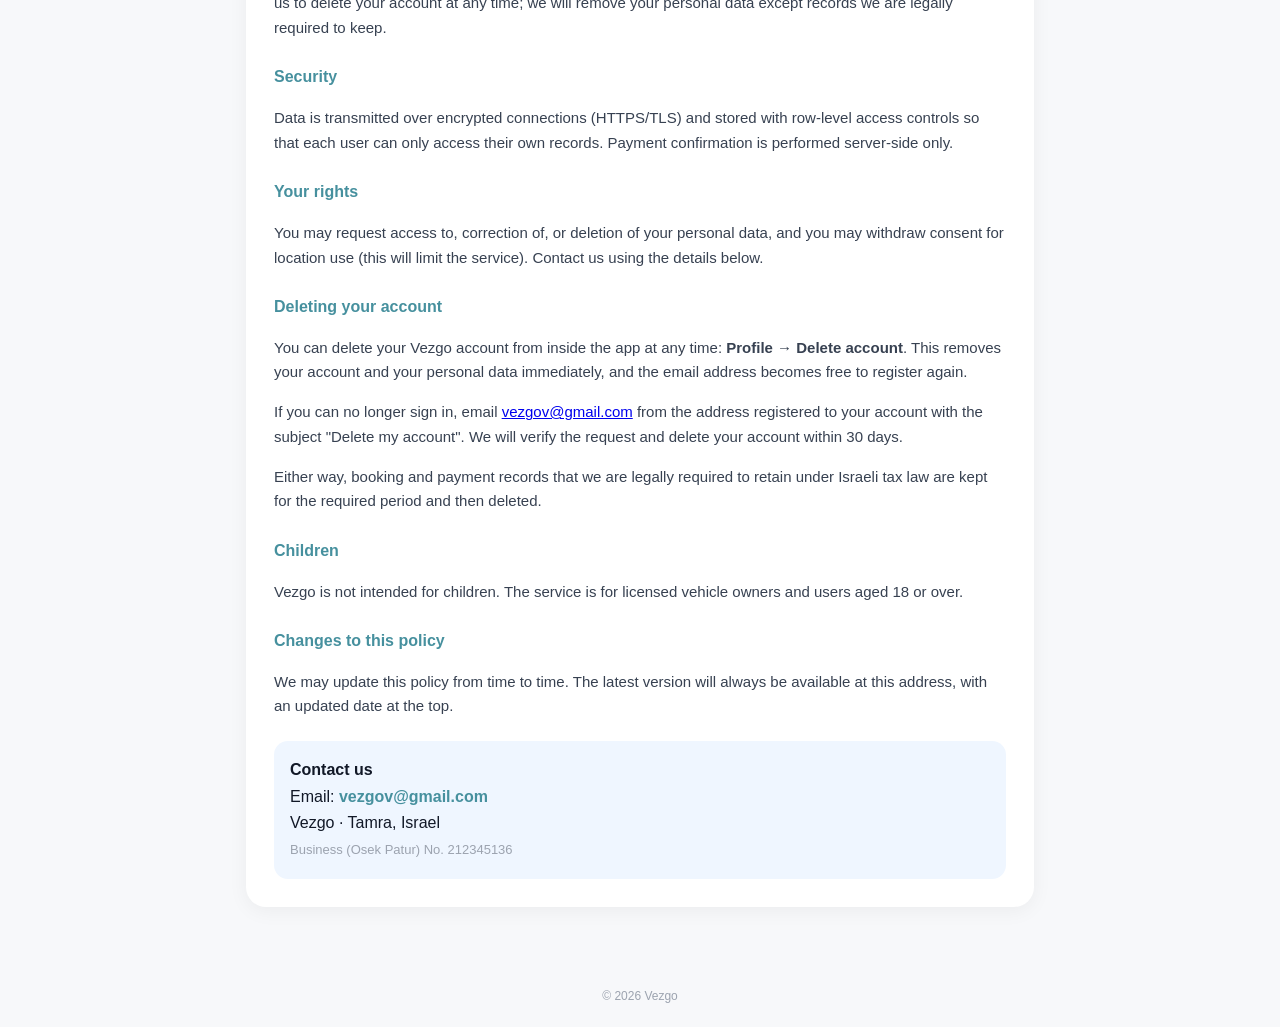
==== commit 7a078939: "Contact address is the business account, not the personal one The policy, terms and home page all li" ====
--- a/index.html
+++ b/index.html
@@ -133,7 +133,7 @@
          <strong>Profile &rarr; Delete account</strong>. This removes your account and your
          personal data immediately, and the email address becomes free to register again.</p>
       <p>If you can no longer sign in, email
-         <a href="mailto:khatebnor29@gmail.com">khatebnor29@gmail.com</a> from the address registered
+         <a href="mailto:vezgov@gmail.com">vezgov@gmail.com</a> from the address registered
          to your account with the subject "Delete my account". We will verify the request and
          delete your account within 30 days.</p>
       <p>Either way, booking and payment records that we are legally required to retain under
@@ -149,7 +149,7 @@
 
       <div class="contact">
         <strong>Contact us</strong><br>
-        Email: <a href="mailto:khatebnor29@gmail.com">khatebnor29@gmail.com</a><br>
+        Email: <a href="mailto:vezgov@gmail.com">vezgov@gmail.com</a><br>
         Vezgo &middot; Tamra, Israel<br>
         <span style="color:#9ca3af;font-size:13px">Business (Osek Patur) No. 212345136</span>
       </div>
@@ -227,7 +227,7 @@
          <strong>פרופיל &larr; מחיקת חשבון</strong>. הפעולה מוחקת את החשבון ואת המידע האישי
          באופן מיידי, וכתובת האימייל משתחררת לרישום מחדש.</p>
       <p>אם אינך מצליח להתחבר, שלח מייל לכתובת
-         <a href="mailto:khatebnor29@gmail.com">khatebnor29@gmail.com</a> מהכתובת הרשומה בחשבון
+         <a href="mailto:vezgov@gmail.com">vezgov@gmail.com</a> מהכתובת הרשומה בחשבון
          עם הנושא "מחיקת חשבון". נאמת את הבקשה ונמחק את החשבון תוך 30 יום.</p>
       <p>בשני המקרים, רשומות הזמנה ותשלום שאנו מחויבים לשמור על פי דיני המס בישראל יישמרו
          לתקופה הנדרשת ולאחר מכן יימחקו.</p>
@@ -240,7 +240,7 @@
 
       <div class="contact">
         <strong>יצירת קשר</strong><br>
-        אימייל: <a href="mailto:khatebnor29@gmail.com">khatebnor29@gmail.com</a><br>
+        אימייל: <a href="mailto:vezgov@gmail.com">vezgov@gmail.com</a><br>
         Vezgo &middot; טמרה, ישראל<br>
         <span style="color:#9ca3af;font-size:13px">עוסק פטור מס׳ 212345136</span>
       </div>
@@ -320,7 +320,7 @@
          <strong>الملف الشخصي &larr; حذف الحساب</strong>. يؤدي ذلك إلى حذف حسابك وبياناتك
          الشخصية فوراً، ويصبح عنوان البريد الإلكتروني متاحاً للتسجيل من جديد.</p>
       <p>إذا تعذّر عليك تسجيل الدخول، أرسل بريداً إلكترونياً إلى
-         <a href="mailto:khatebnor29@gmail.com">khatebnor29@gmail.com</a> من العنوان المسجّل في حسابك
+         <a href="mailto:vezgov@gmail.com">vezgov@gmail.com</a> من العنوان المسجّل في حسابك
          بعنوان "حذف حسابي". سنتحقق من الطلب ونحذف حسابك خلال 30 يوماً.</p>
       <p>في كلتا الحالتين، سجلات الحجز والدفع التي يلزمنا القانون الضريبي في إسرائيل
          بالاحتفاظ بها ستُحفظ للمدة المطلوبة ثم تُحذف.</p>
@@ -334,7 +334,7 @@
 
       <div class="contact">
         <strong>تواصل معنا</strong><br>
-        البريد الإلكتروني: <a href="mailto:khatebnor29@gmail.com">khatebnor29@gmail.com</a><br>
+        البريد الإلكتروني: <a href="mailto:vezgov@gmail.com">vezgov@gmail.com</a><br>
         Vezgo &middot; طمرة، إسرائيل<br>
         <span style="color:#9ca3af;font-size:13px">رقم العمل (عوسيك باطور) 212345136</span>
       </div>
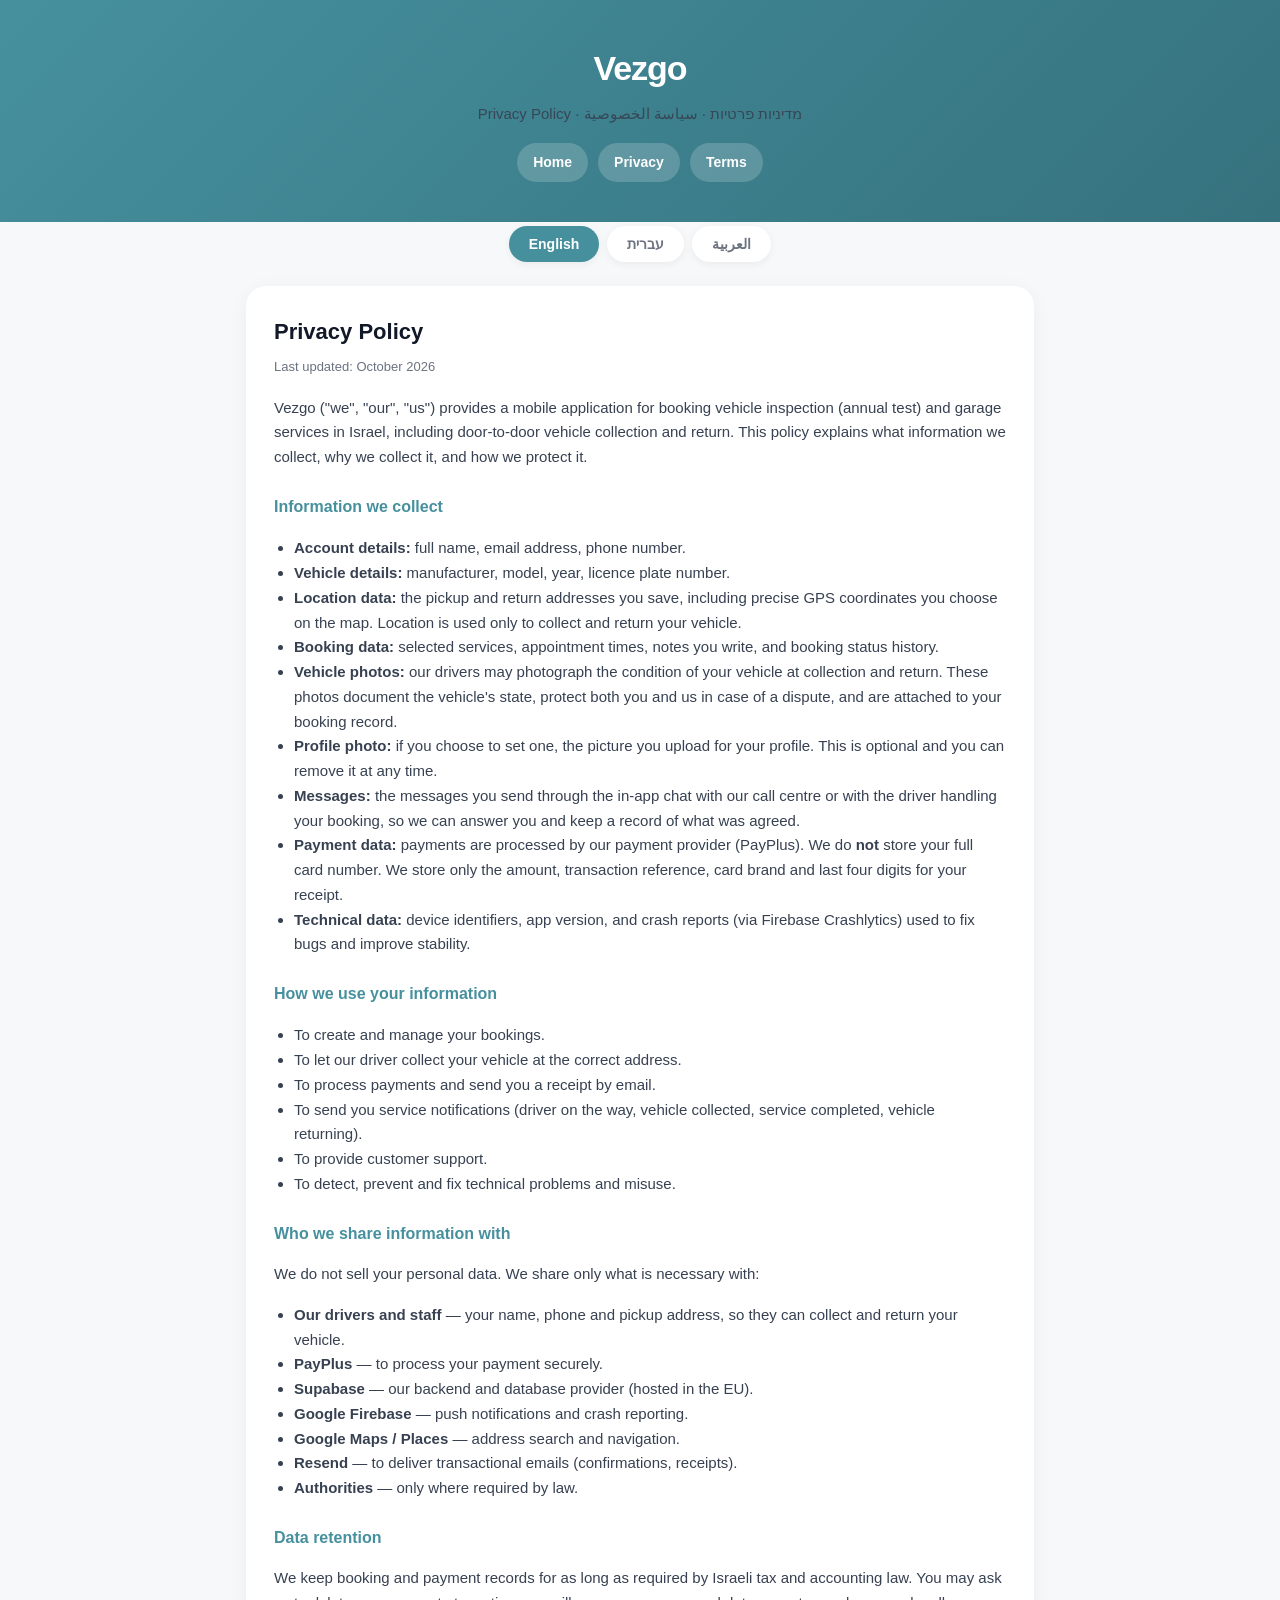
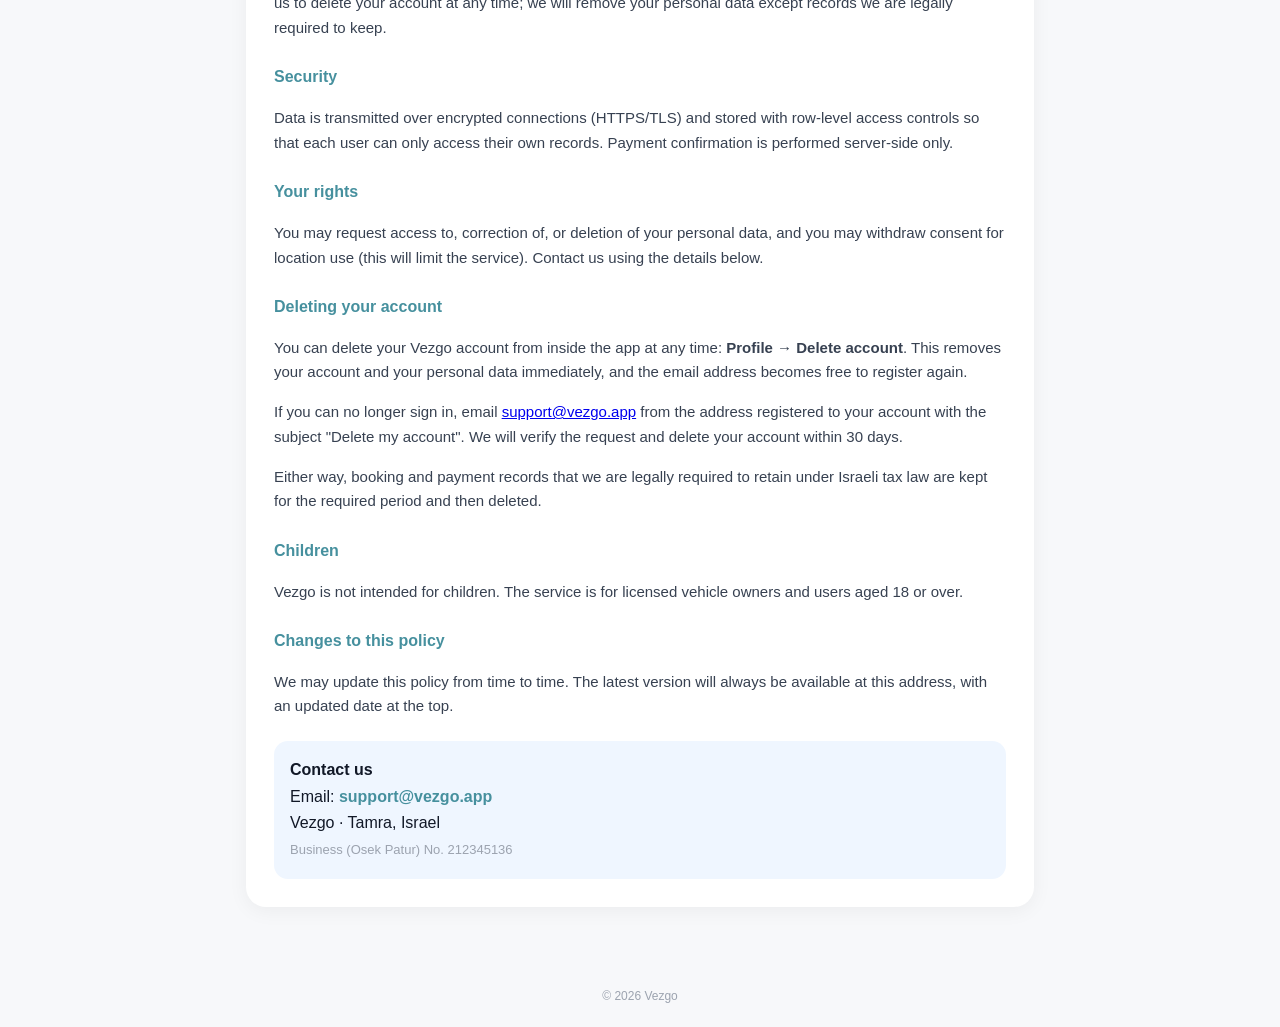
==== commit b18957e2: "Privacy policy now lists support@vezgo.app, not the personal Gmail" ====
--- a/index.html
+++ b/index.html
@@ -133,7 +133,7 @@
          <strong>Profile &rarr; Delete account</strong>. This removes your account and your
          personal data immediately, and the email address becomes free to register again.</p>
       <p>If you can no longer sign in, email
-         <a href="mailto:vezgov@gmail.com">vezgov@gmail.com</a> from the address registered
+         <a href="mailto:support@vezgo.app">support@vezgo.app</a> from the address registered
          to your account with the subject "Delete my account". We will verify the request and
          delete your account within 30 days.</p>
       <p>Either way, booking and payment records that we are legally required to retain under
@@ -149,7 +149,7 @@
 
       <div class="contact">
         <strong>Contact us</strong><br>
-        Email: <a href="mailto:vezgov@gmail.com">vezgov@gmail.com</a><br>
+        Email: <a href="mailto:support@vezgo.app">support@vezgo.app</a><br>
         Vezgo &middot; Tamra, Israel<br>
         <span style="color:#9ca3af;font-size:13px">Business (Osek Patur) No. 212345136</span>
       </div>
@@ -227,7 +227,7 @@
          <strong>פרופיל &larr; מחיקת חשבון</strong>. הפעולה מוחקת את החשבון ואת המידע האישי
          באופן מיידי, וכתובת האימייל משתחררת לרישום מחדש.</p>
       <p>אם אינך מצליח להתחבר, שלח מייל לכתובת
-         <a href="mailto:vezgov@gmail.com">vezgov@gmail.com</a> מהכתובת הרשומה בחשבון
+         <a href="mailto:support@vezgo.app">support@vezgo.app</a> מהכתובת הרשומה בחשבון
          עם הנושא "מחיקת חשבון". נאמת את הבקשה ונמחק את החשבון תוך 30 יום.</p>
       <p>בשני המקרים, רשומות הזמנה ותשלום שאנו מחויבים לשמור על פי דיני המס בישראל יישמרו
          לתקופה הנדרשת ולאחר מכן יימחקו.</p>
@@ -240,7 +240,7 @@
 
       <div class="contact">
         <strong>יצירת קשר</strong><br>
-        אימייל: <a href="mailto:vezgov@gmail.com">vezgov@gmail.com</a><br>
+        אימייל: <a href="mailto:support@vezgo.app">support@vezgo.app</a><br>
         Vezgo &middot; טמרה, ישראל<br>
         <span style="color:#9ca3af;font-size:13px">עוסק פטור מס׳ 212345136</span>
       </div>
@@ -320,7 +320,7 @@
          <strong>الملف الشخصي &larr; حذف الحساب</strong>. يؤدي ذلك إلى حذف حسابك وبياناتك
          الشخصية فوراً، ويصبح عنوان البريد الإلكتروني متاحاً للتسجيل من جديد.</p>
       <p>إذا تعذّر عليك تسجيل الدخول، أرسل بريداً إلكترونياً إلى
-         <a href="mailto:vezgov@gmail.com">vezgov@gmail.com</a> من العنوان المسجّل في حسابك
+         <a href="mailto:support@vezgo.app">support@vezgo.app</a> من العنوان المسجّل في حسابك
          بعنوان "حذف حسابي". سنتحقق من الطلب ونحذف حسابك خلال 30 يوماً.</p>
       <p>في كلتا الحالتين، سجلات الحجز والدفع التي يلزمنا القانون الضريبي في إسرائيل
          بالاحتفاظ بها ستُحفظ للمدة المطلوبة ثم تُحذف.</p>
@@ -334,7 +334,7 @@
 
       <div class="contact">
         <strong>تواصل معنا</strong><br>
-        البريد الإلكتروني: <a href="mailto:vezgov@gmail.com">vezgov@gmail.com</a><br>
+        البريد الإلكتروني: <a href="mailto:support@vezgo.app">support@vezgo.app</a><br>
         Vezgo &middot; طمرة، إسرائيل<br>
         <span style="color:#9ca3af;font-size:13px">رقم العمل (عوسيك باطور) 212345136</span>
       </div>
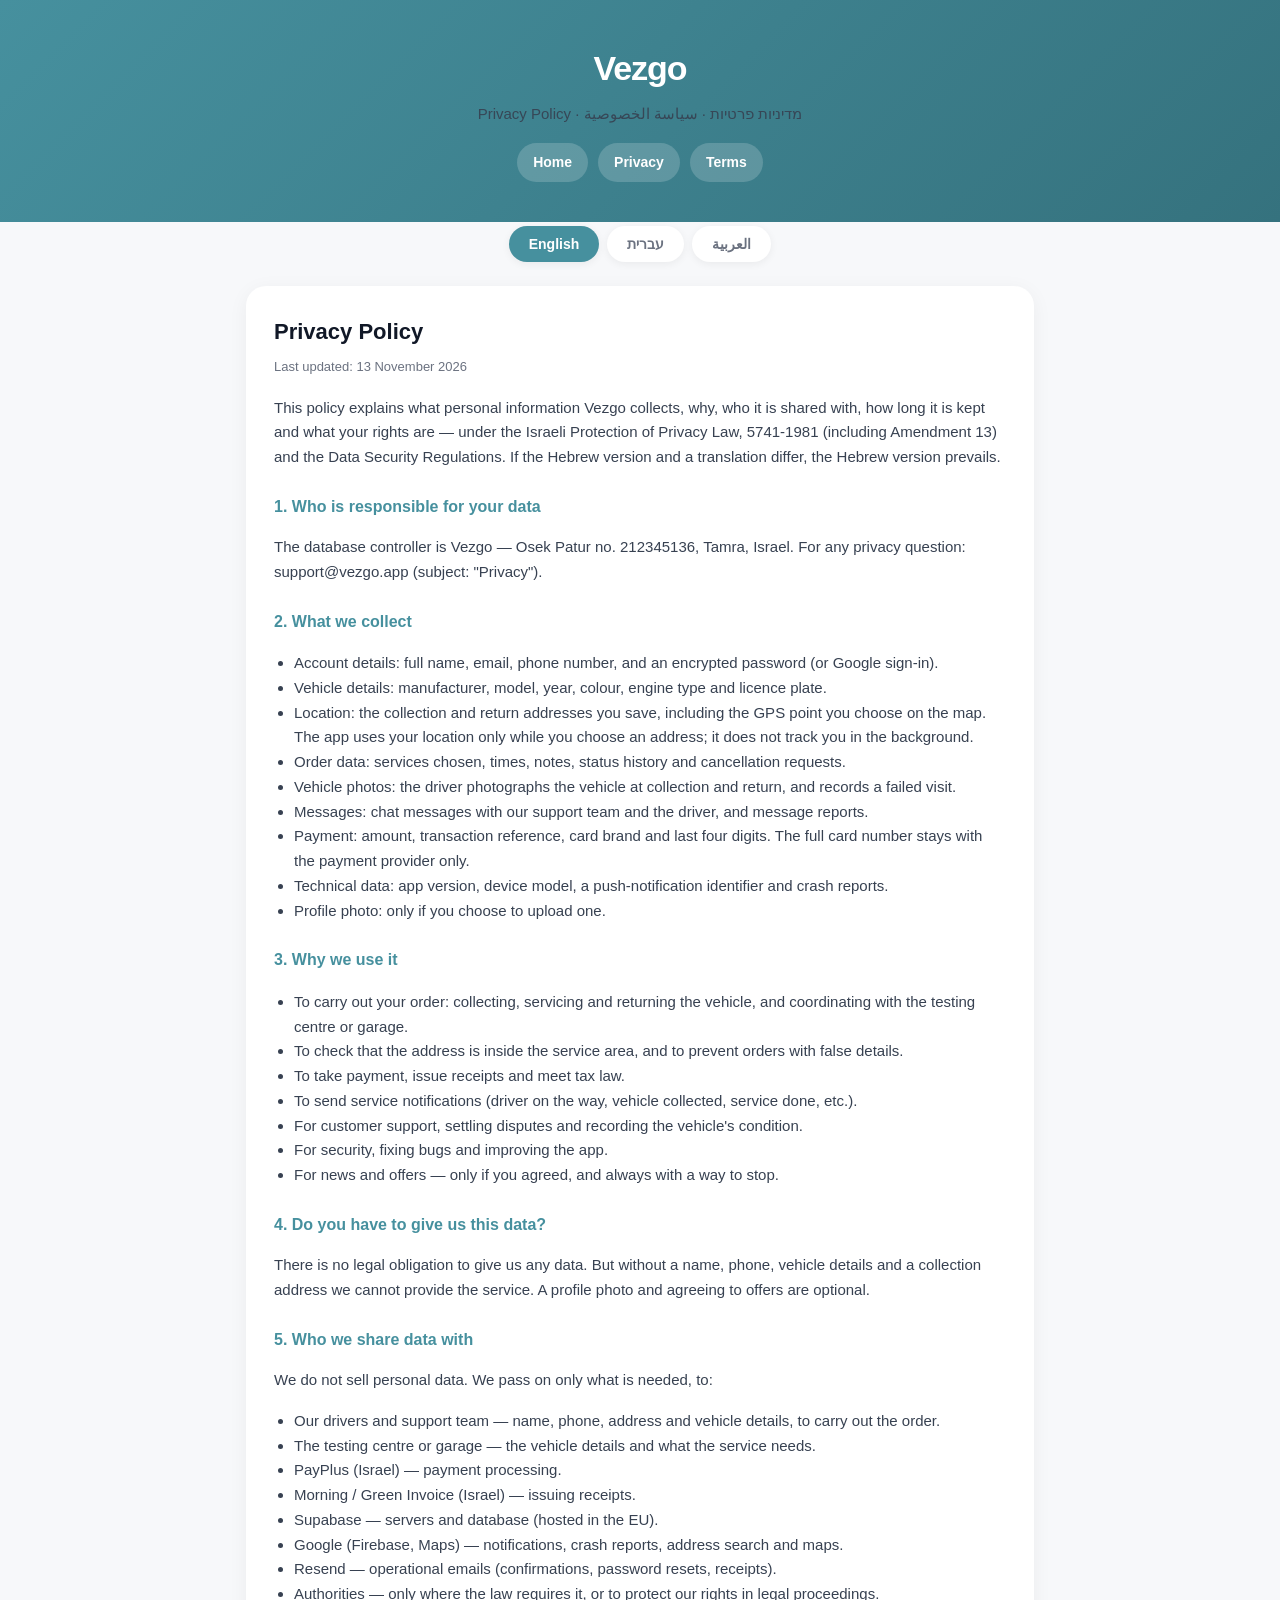
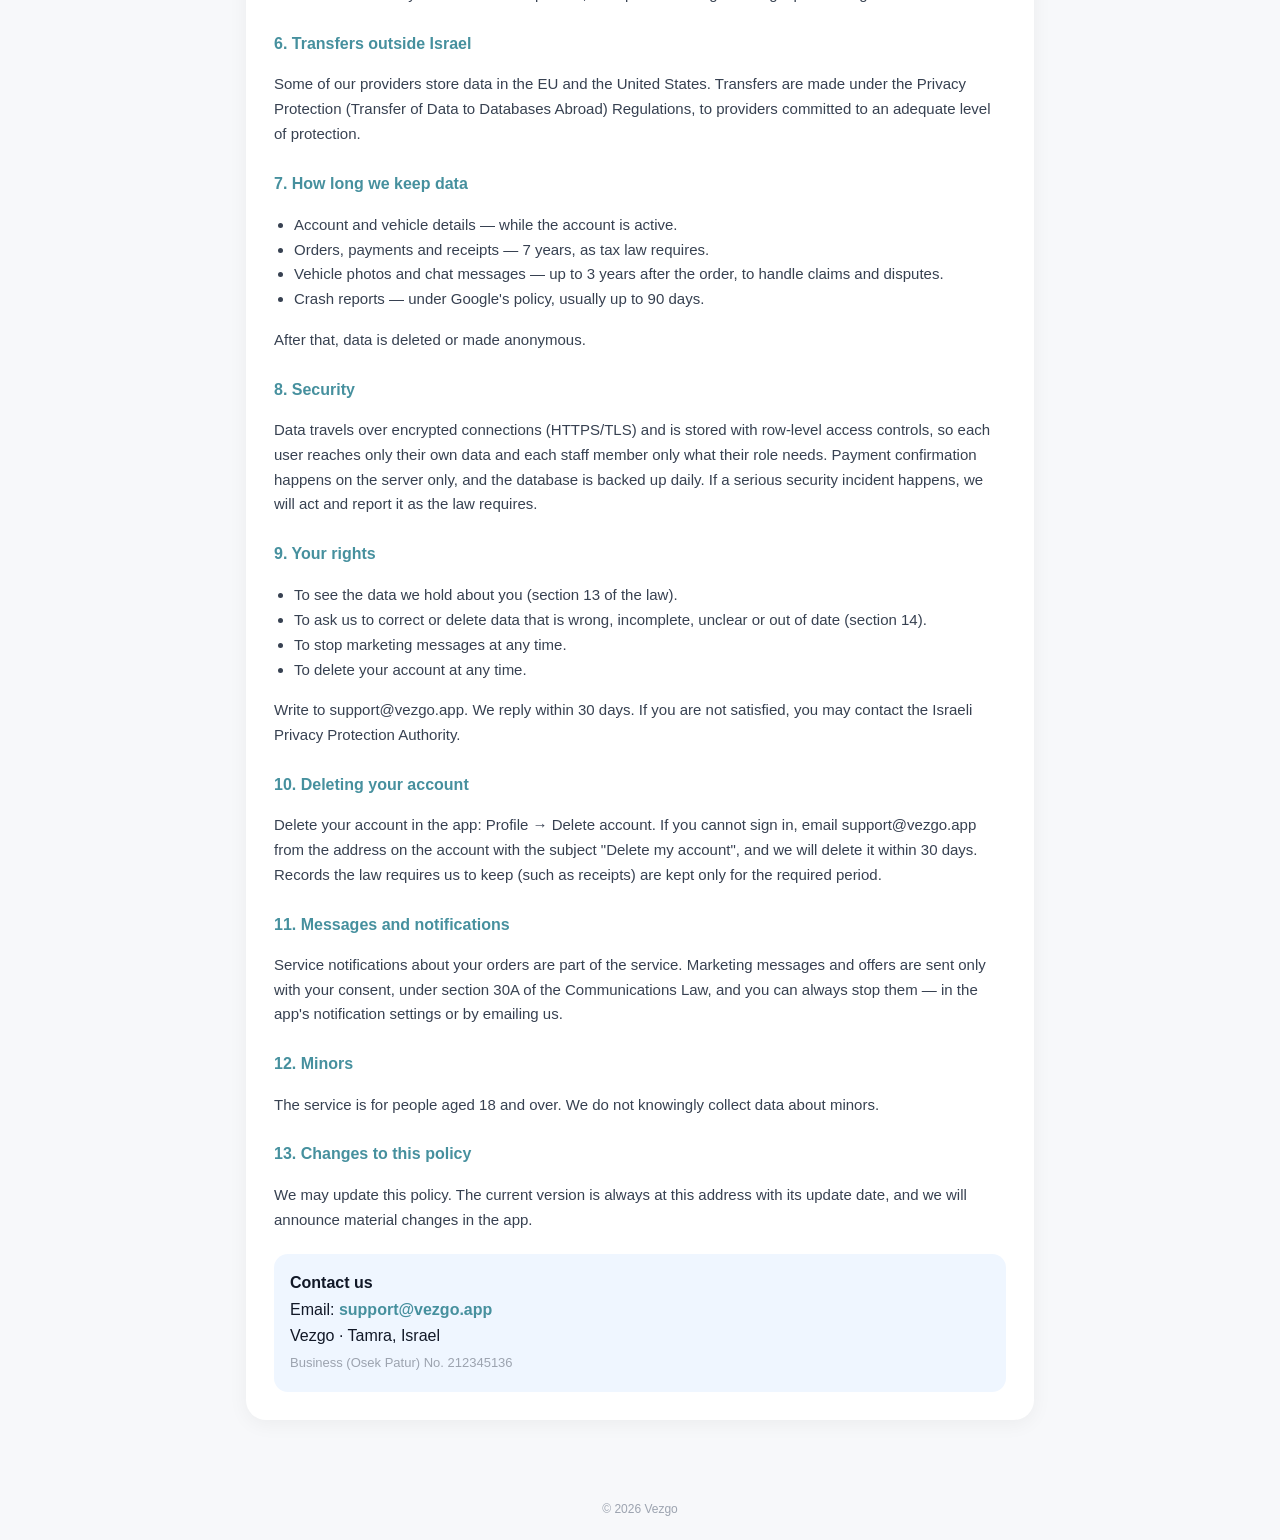
==== commit ccd719d7: "New terms and privacy" ====
--- a/index.html
+++ b/index.html
@@ -4,37 +4,7 @@
 <meta charset="utf-8">
 <meta name="viewport" content="width=device-width,initial-scale=1">
 <title>Vezgo — Privacy Policy | מדיניות פרטיות | سياسة الخصوصية</title>
-<style>
-  :root { --brand:#46909E; --ink:#111827; --muted:#6b7280; --line:#e5e7eb; }
-  *{box-sizing:border-box}
-  body{margin:0;background:#f7f8fa;color:var(--ink);
-       font-family:-apple-system,Segoe UI,Roboto,Arial,sans-serif;line-height:1.65}
-  header{background:linear-gradient(135deg,#46909E,#35727E);color:#fff;padding:40px 20px;text-align:center}
-  header .logo{font-size:34px;font-weight:900;letter-spacing:-1px}
-  header p{margin:6px 0 0;opacity:.9;font-size:15px}
-  .wrap{max-width:820px;margin:-20px auto 60px;padding:0 16px}
-  .card{background:#fff;border-radius:20px;padding:28px;box-shadow:0 4px 20px rgba(0,0,0,.05);margin-bottom:20px}
-  .tabs{display:flex;gap:8px;justify-content:center;margin:24px 0}
-  .tabs button{border:0;padding:10px 20px;border-radius:999px;cursor:pointer;
-       font-weight:700;font-size:14px;background:#fff;color:var(--muted);
-       box-shadow:0 2px 8px rgba(0,0,0,.06)}
-  .tabs button.active{background:var(--brand);color:#fff}
-  h2{font-size:22px;margin:0 0 6px}
-  h3{font-size:16px;margin:24px 0 6px;color:var(--brand)}
-  p,li{font-size:15px;color:#374151}
-  ul{padding-inline-start:20px}
-  .updated{color:var(--muted);font-size:13px;margin-bottom:18px}
-  .contact{background:#eff6ff;border-radius:14px;padding:16px;margin-top:22px}
-  .contact a{color:var(--brand);font-weight:700;text-decoration:none}
-  section{display:none}
-  section.active{display:block}
-  [dir="rtl"]{text-align:right}
-  footer{text-align:center;color:#9ca3af;font-size:12px;padding:20px}
-  .nav{display:flex;gap:10px;justify-content:center;margin-top:16px;flex-wrap:wrap}
-  .nav a{color:#fff;background:rgba(255,255,255,.18);padding:8px 16px;border-radius:999px;
-         text-decoration:none;font-size:14px;font-weight:600}
-  .nav a:hover{background:rgba(255,255,255,.3)}
-</style>
+<link rel="stylesheet" href="style.css">
 </head>
 <body>
 
@@ -55,287 +25,281 @@
     <button onclick="show('ar',this)">العربية</button>
   </div>
 
-  <!-- ─────────── ENGLISH ─────────── -->
-  <section id="en" class="active" dir="ltr">
+  <section id="en" class="active" dir="ltr" lang="en">
     <div class="card">
       <h2>Privacy Policy</h2>
-      <div class="updated">Last updated: October 2026</div>
-      <p>Vezgo ("we", "our", "us") provides a mobile application for booking vehicle
-         inspection (annual test) and garage services in Israel, including door-to-door
-         vehicle collection and return. This policy explains what information we collect,
-         why we collect it, and how we protect it.</p>
-
-      <h3>Information we collect</h3>
-      <ul>
-        <li><strong>Account details:</strong> full name, email address, phone number.</li>
-        <li><strong>Vehicle details:</strong> manufacturer, model, year, licence plate number.</li>
-        <li><strong>Location data:</strong> the pickup and return addresses you save, including
-            precise GPS coordinates you choose on the map. Location is used only to collect and
-            return your vehicle.</li>
-        <li><strong>Booking data:</strong> selected services, appointment times, notes you write,
-            and booking status history.</li>
-        <li><strong>Vehicle photos:</strong> our drivers may photograph the condition of your
-            vehicle at collection and return. These photos document the vehicle's state, protect
-            both you and us in case of a dispute, and are attached to your booking record.</li>
-        <li><strong>Profile photo:</strong> if you choose to set one, the picture you upload for
-            your profile. This is optional and you can remove it at any time.</li>
-        <li><strong>Messages:</strong> the messages you send through the in-app chat with our
-            call centre or with the driver handling your booking, so we can answer you and keep
-            a record of what was agreed.</li>
-        <li><strong>Payment data:</strong> payments are processed by our payment provider
-            (PayPlus). We do <strong>not</strong> store your full card number. We store only the
-            amount, transaction reference, card brand and last four digits for your receipt.</li>
-        <li><strong>Technical data:</strong> device identifiers, app version, and crash reports
-            (via Firebase Crashlytics) used to fix bugs and improve stability.</li>
-      </ul>
-
-      <h3>How we use your information</h3>
-      <ul>
-        <li>To create and manage your bookings.</li>
-        <li>To let our driver collect your vehicle at the correct address.</li>
-        <li>To process payments and send you a receipt by email.</li>
-        <li>To send you service notifications (driver on the way, vehicle collected,
-            service completed, vehicle returning).</li>
-        <li>To provide customer support.</li>
-        <li>To detect, prevent and fix technical problems and misuse.</li>
-      </ul>
-
-      <h3>Who we share information with</h3>
-      <p>We do not sell your personal data. We share only what is necessary with:</p>
-      <ul>
-        <li><strong>Our drivers and staff</strong> — your name, phone and pickup address, so
-            they can collect and return your vehicle.</li>
-        <li><strong>PayPlus</strong> — to process your payment securely.</li>
-        <li><strong>Supabase</strong> — our backend and database provider (hosted in the EU).</li>
-        <li><strong>Google Firebase</strong> — push notifications and crash reporting.</li>
-        <li><strong>Google Maps / Places</strong> — address search and navigation.</li>
-        <li><strong>Resend</strong> — to deliver transactional emails (confirmations, receipts).</li>
-        <li><strong>Authorities</strong> — only where required by law.</li>
-      </ul>
-
-      <h3>Data retention</h3>
-      <p>We keep booking and payment records for as long as required by Israeli tax and
-         accounting law. You may ask us to delete your account at any time; we will remove your
-         personal data except records we are legally required to keep.</p>
-
-      <h3>Security</h3>
-      <p>Data is transmitted over encrypted connections (HTTPS/TLS) and stored with
-         row-level access controls so that each user can only access their own records.
-         Payment confirmation is performed server-side only.</p>
-
-      <h3>Your rights</h3>
-      <p>You may request access to, correction of, or deletion of your personal data,
-         and you may withdraw consent for location use (this will limit the service).
-         Contact us using the details below.</p>
-
-      <h3>Deleting your account</h3>
-      <p>You can delete your Vezgo account from inside the app at any time:
-         <strong>Profile &rarr; Delete account</strong>. This removes your account and your
-         personal data immediately, and the email address becomes free to register again.</p>
-      <p>If you can no longer sign in, email
-         <a href="mailto:support@vezgo.app">support@vezgo.app</a> from the address registered
-         to your account with the subject "Delete my account". We will verify the request and
-         delete your account within 30 days.</p>
-      <p>Either way, booking and payment records that we are legally required to retain under
-         Israeli tax law are kept for the required period and then deleted.</p>
-
-      <h3>Children</h3>
-      <p>Vezgo is not intended for children. The service is for licensed vehicle owners
-         and users aged 18 or over.</p>
-
-      <h3>Changes to this policy</h3>
-      <p>We may update this policy from time to time. The latest version will always be
-         available at this address, with an updated date at the top.</p>
+      <div class="updated">Last updated: 13 November 2026</div>
+      <p>This policy explains what personal information Vezgo collects, why, who it is shared with, how long it is kept and what your rights are — under the Israeli Protection of Privacy Law, 5741-1981 (including Amendment 13) and the Data Security Regulations. If the Hebrew version and a translation differ, the Hebrew version prevails.</p>
+
+      <h3>1. Who is responsible for your data</h3>
+      <p>The database controller is Vezgo — Osek Patur no. 212345136, Tamra, Israel. For any privacy question: support@vezgo.app (subject: "Privacy").</p>
+
+      <h3>2. What we collect</h3>
+      <ul>
+        <li>Account details: full name, email, phone number, and an encrypted password (or Google sign-in).</li>
+        <li>Vehicle details: manufacturer, model, year, colour, engine type and licence plate.</li>
+        <li>Location: the collection and return addresses you save, including the GPS point you choose on the map. The app uses your location only while you choose an address; it does not track you in the background.</li>
+        <li>Order data: services chosen, times, notes, status history and cancellation requests.</li>
+        <li>Vehicle photos: the driver photographs the vehicle at collection and return, and records a failed visit.</li>
+        <li>Messages: chat messages with our support team and the driver, and message reports.</li>
+        <li>Payment: amount, transaction reference, card brand and last four digits. The full card number stays with the payment provider only.</li>
+        <li>Technical data: app version, device model, a push-notification identifier and crash reports.</li>
+        <li>Profile photo: only if you choose to upload one.</li>
+      </ul>
+
+      <h3>3. Why we use it</h3>
+      <ul>
+        <li>To carry out your order: collecting, servicing and returning the vehicle, and coordinating with the testing centre or garage.</li>
+        <li>To check that the address is inside the service area, and to prevent orders with false details.</li>
+        <li>To take payment, issue receipts and meet tax law.</li>
+        <li>To send service notifications (driver on the way, vehicle collected, service done, etc.).</li>
+        <li>For customer support, settling disputes and recording the vehicle's condition.</li>
+        <li>For security, fixing bugs and improving the app.</li>
+        <li>For news and offers — only if you agreed, and always with a way to stop.</li>
+      </ul>
+
+      <h3>4. Do you have to give us this data?</h3>
+      <p>There is no legal obligation to give us any data. But without a name, phone, vehicle details and a collection address we cannot provide the service. A profile photo and agreeing to offers are optional.</p>
+
+      <h3>5. Who we share data with</h3>
+      <p>We do not sell personal data. We pass on only what is needed, to:</p>
+      <ul>
+        <li>Our drivers and support team — name, phone, address and vehicle details, to carry out the order.</li>
+        <li>The testing centre or garage — the vehicle details and what the service needs.</li>
+        <li>PayPlus (Israel) — payment processing.</li>
+        <li>Morning / Green Invoice (Israel) — issuing receipts.</li>
+        <li>Supabase — servers and database (hosted in the EU).</li>
+        <li>Google (Firebase, Maps) — notifications, crash reports, address search and maps.</li>
+        <li>Resend — operational emails (confirmations, password resets, receipts).</li>
+        <li>Authorities — only where the law requires it, or to protect our rights in legal proceedings.</li>
+      </ul>
+
+      <h3>6. Transfers outside Israel</h3>
+      <p>Some of our providers store data in the EU and the United States. Transfers are made under the Privacy Protection (Transfer of Data to Databases Abroad) Regulations, to providers committed to an adequate level of protection.</p>
+
+      <h3>7. How long we keep data</h3>
+      <ul>
+        <li>Account and vehicle details — while the account is active.</li>
+        <li>Orders, payments and receipts — 7 years, as tax law requires.</li>
+        <li>Vehicle photos and chat messages — up to 3 years after the order, to handle claims and disputes.</li>
+        <li>Crash reports — under Google's policy, usually up to 90 days.</li>
+      </ul>
+      <p>After that, data is deleted or made anonymous.</p>
+
+      <h3>8. Security</h3>
+      <p>Data travels over encrypted connections (HTTPS/TLS) and is stored with row-level access controls, so each user reaches only their own data and each staff member only what their role needs. Payment confirmation happens on the server only, and the database is backed up daily. If a serious security incident happens, we will act and report it as the law requires.</p>
+
+      <h3>9. Your rights</h3>
+      <ul>
+        <li>To see the data we hold about you (section 13 of the law).</li>
+        <li>To ask us to correct or delete data that is wrong, incomplete, unclear or out of date (section 14).</li>
+        <li>To stop marketing messages at any time.</li>
+        <li>To delete your account at any time.</li>
+      </ul>
+      <p>Write to support@vezgo.app. We reply within 30 days. If you are not satisfied, you may contact the Israeli Privacy Protection Authority.</p>
+
+      <h3>10. Deleting your account</h3>
+      <p>Delete your account in the app: Profile → Delete account. If you cannot sign in, email support@vezgo.app from the address on the account with the subject "Delete my account", and we will delete it within 30 days. Records the law requires us to keep (such as receipts) are kept only for the required period.</p>
+
+      <h3>11. Messages and notifications</h3>
+      <p>Service notifications about your orders are part of the service. Marketing messages and offers are sent only with your consent, under section 30A of the Communications Law, and you can always stop them — in the app's notification settings or by emailing us.</p>
+
+      <h3>12. Minors</h3>
+      <p>The service is for people aged 18 and over. We do not knowingly collect data about minors.</p>
+
+      <h3>13. Changes to this policy</h3>
+      <p>We may update this policy. The current version is always at this address with its update date, and we will announce material changes in the app.</p>
 
       <div class="contact">
         <strong>Contact us</strong><br>
         Email: <a href="mailto:support@vezgo.app">support@vezgo.app</a><br>
-        Vezgo &middot; Tamra, Israel<br>
+        Vezgo · Tamra, Israel<br>
         <span style="color:#9ca3af;font-size:13px">Business (Osek Patur) No. 212345136</span>
       </div>
     </div>
   </section>
-
-  <!-- ─────────── HEBREW ─────────── -->
-  <section id="he" dir="rtl">
+  <section id="he" dir="rtl" lang="he">
     <div class="card">
       <h2>מדיניות פרטיות</h2>
-      <div class="updated">עודכן לאחרונה: אוקטובר 2026</div>
-      <p>Vezgo ("אנחנו") מפעילה אפליקציה להזמנת טסט שנתי ושירותי מוסך בישראל,
-         כולל איסוף הרכב מהכתובת שלך והחזרתו. מדיניות זו מסבירה איזה מידע אנחנו אוספים,
-         למה, וכיצד אנו מגנים עליו.</p>
-
-      <h3>מידע שאנחנו אוספים</h3>
-      <ul>
-        <li><strong>פרטי חשבון:</strong> שם מלא, כתובת אימייל, מספר טלפון.</li>
-        <li><strong>פרטי רכב:</strong> יצרן, דגם, שנה, מספר רישוי.</li>
-        <li><strong>נתוני מיקום:</strong> כתובות האיסוף וההחזרה שאתה שומר, כולל נקודת GPS
-            מדויקת שבחרת במפה. המיקום משמש אך ורק לאיסוף והחזרת הרכב.</li>
-        <li><strong>נתוני הזמנה:</strong> השירותים שנבחרו, מועדי הזמנה, הערות שכתבת
-            והיסטוריית סטטוס.</li>
-        <li><strong>תמונות רכב:</strong> הנהגים שלנו עשויים לצלם את מצב הרכב בעת האיסוף
-            וההחזרה. התמונות מתעדות את מצב הרכב, מגנות עליך ועלינו במקרה של מחלוקת,
-            ומצורפות לרשומת ההזמנה.</li>
-        <li><strong>תמונת פרופיל:</strong> אם תבחר להעלות תמונה לפרופיל שלך. זה אופציונלי
-            וניתן להסיר אותה בכל עת.</li>
-        <li><strong>הודעות:</strong> ההודעות שאתה שולח בצ'אט שבאפליקציה מול מוקד השירות
-            או מול הנהג שמטפל בהזמנה, כדי שנוכל לענות לך ולשמור תיעוד של מה שסוכם.</li>
-        <li><strong>נתוני תשלום:</strong> התשלומים מעובדים על ידי ספק הסליקה שלנו (PayPlus).
-            אנחנו <strong>לא</strong> שומרים את מספר הכרטיס המלא. נשמרים רק הסכום, מזהה
-            העסקה, סוג הכרטיס וארבע הספרות האחרונות — עבור הקבלה.</li>
-        <li><strong>נתונים טכניים:</strong> מזהי מכשיר, גרסת אפליקציה ודוחות קריסה
-            (באמצעות Firebase Crashlytics) לצורך תיקון תקלות ושיפור היציבות.</li>
-      </ul>
-
-      <h3>כיצד אנו משתמשים במידע</h3>
-      <ul>
-        <li>ליצירה וניהול ההזמנות שלך.</li>
-        <li>כדי שהנהג שלנו יגיע לכתובת הנכונה לאיסוף הרכב.</li>
-        <li>לעיבוד תשלומים ושליחת קבלה במייל.</li>
-        <li>לשליחת התראות שירות (הנהג בדרך, הרכב נאסף, הטיפול הושלם, הרכב בדרך אליך).</li>
-        <li>למתן שירות לקוחות.</li>
-        <li>לזיהוי ומניעה של תקלות ושימוש לרעה.</li>
-      </ul>
-
-      <h3>עם מי אנו משתפים מידע</h3>
-      <p>איננו מוכרים את המידע האישי שלך. אנו משתפים רק את הנדרש עם:</p>
-      <ul>
-        <li><strong>הנהגים והצוות שלנו</strong> — שם, טלפון וכתובת איסוף.</li>
-        <li><strong>PayPlus</strong> — לעיבוד מאובטח של התשלום.</li>
-        <li><strong>Supabase</strong> — ספק השרתים ובסיס הנתונים שלנו (מאוחסן באיחוד האירופי).</li>
-        <li><strong>Google Firebase</strong> — התראות ודיווח קריסות.</li>
-        <li><strong>Google Maps / Places</strong> — חיפוש כתובות וניווט.</li>
-        <li><strong>Resend</strong> — לשליחת מיילים תפעוליים (אישורים, קבלות).</li>
-        <li><strong>רשויות</strong> — רק כאשר החוק מחייב.</li>
-      </ul>
-
-      <h3>שמירת מידע</h3>
-      <p>אנו שומרים רשומות הזמנה ותשלום למשך הזמן הנדרש על פי דיני המס והחשבונאות
-         בישראל. ניתן לבקש מחיקת חשבון בכל עת; נמחק את המידע האישי למעט רשומות שאנו
-         מחויבים לשמור על פי חוק.</p>
-
-      <h3>אבטחה</h3>
-      <p>המידע מועבר בחיבורים מוצפנים (HTTPS/TLS) ונשמר עם בקרות הרשאה ברמת השורה,
-         כך שכל משתמש ניגש רק לרשומות שלו. אישור התשלום מתבצע בצד השרת בלבד.</p>
-
-      <h3>הזכויות שלך</h3>
-      <p>באפשרותך לבקש גישה, תיקון או מחיקה של המידע האישי שלך, ולבטל הסכמה לשימוש
-         במיקום (הדבר יגביל את השירות). ניתן לפנות אלינו בפרטים שלהלן.</p>
-
-      <h3>מחיקת החשבון</h3>
-      <p>ניתן למחוק את חשבון Vezgo ישירות מתוך האפליקציה בכל עת:
-         <strong>פרופיל &larr; מחיקת חשבון</strong>. הפעולה מוחקת את החשבון ואת המידע האישי
-         באופן מיידי, וכתובת האימייל משתחררת לרישום מחדש.</p>
-      <p>אם אינך מצליח להתחבר, שלח מייל לכתובת
-         <a href="mailto:support@vezgo.app">support@vezgo.app</a> מהכתובת הרשומה בחשבון
-         עם הנושא "מחיקת חשבון". נאמת את הבקשה ונמחק את החשבון תוך 30 יום.</p>
-      <p>בשני המקרים, רשומות הזמנה ותשלום שאנו מחויבים לשמור על פי דיני המס בישראל יישמרו
-         לתקופה הנדרשת ולאחר מכן יימחקו.</p>
-
-      <h3>ילדים</h3>
-      <p>Vezgo אינה מיועדת לילדים. השירות מיועד לבעלי רכב מגיל 18 ומעלה.</p>
-
-      <h3>שינויים במדיניות</h3>
-      <p>ייתכנו עדכונים למדיניות זו. הגרסה העדכנית תמיד תופיע בכתובת זו, עם תאריך עדכון.</p>
+      <div class="updated">עודכן לאחרונה: 13 בנובמבר 2026</div>
+      <p>מדיניות זו מסבירה איזה מידע אישי Vezgo אוספת, למה, עם מי הוא משותף, כמה זמן הוא נשמר ומה הזכויות שלך — בהתאם לחוק הגנת הפרטיות, התשמ"א-1981 (כולל תיקון 13) ולתקנות אבטחת המידע. המדיניות מנוסחת בלשון זכר מטעמי נוחות ומתייחסת לכל המגדרים. במקרה של סתירה, הנוסח העברי קובע.</p>
+
+      <h3>1. מי אחראי על המידע</h3>
+      <p>בעל השליטה במאגר המידע הוא Vezgo — עוסק פטור מס׳ 212345136, טמרה, ישראל. בכל שאלה בנושא פרטיות: support@vezgo.app (בנושא: "פרטיות").</p>
+
+      <h3>2. איזה מידע אנחנו אוספים</h3>
+      <ul>
+        <li>פרטי חשבון: שם מלא, אימייל, מספר טלפון, וסיסמה מוצפנת (או התחברות דרך Google).</li>
+        <li>פרטי רכב: יצרן, דגם, שנה, צבע, סוג מנוע ומספר רישוי.</li>
+        <li>מיקום: כתובות האיסוף וההחזרה שאתה שומר, כולל נקודת GPS שבחרת במפה. האפליקציה ניגשת למיקום שלך רק כשאתה בוחר כתובת, ולא עוקבת אחריך ברקע.</li>
+        <li>נתוני הזמנה: השירותים שבחרת, מועדים, הערות, היסטוריית סטטוסים ובקשות ביטול.</li>
+        <li>תמונות רכב: הנהג מצלם את מצב הרכב באיסוף ובהחזרה, וכן מתעד ביקור שלא צלח.</li>
+        <li>הודעות: הודעות הצ'אט עם מוקד השירות ועם הנהג, ודיווחים על הודעות.</li>
+        <li>תשלום: סכום, מזהה עסקה, סוג כרטיס וארבע ספרות אחרונות. מספר הכרטיס המלא נשאר אצל ספק הסליקה בלבד.</li>
+        <li>נתונים טכניים: גרסת אפליקציה, דגם מכשיר, מזהה להתראות (Push) ודוחות קריסה.</li>
+        <li>תמונת פרופיל: רק אם בחרת להעלות.</li>
+      </ul>
+
+      <h3>3. למה אנחנו משתמשים במידע</h3>
+      <ul>
+        <li>לביצוע ההזמנה: איסוף, טיפול והחזרה של הרכב, ותיאום עם מכון הרישוי או המוסך.</li>
+        <li>לבדיקה שהכתובת נמצאת באזור השירות, ולמניעת הזמנות עם פרטים כוזבים.</li>
+        <li>לתשלום, להפקת קבלה ולעמידה בדיני המס.</li>
+        <li>לשליחת התראות שירות (הנהג בדרך, הרכב נאסף, הטיפול הסתיים וכו').</li>
+        <li>לשירות לקוחות, ליישוב מחלוקות ולתיעוד מצב הרכב.</li>
+        <li>לאבטחה, לתיקון תקלות ולשיפור האפליקציה.</li>
+        <li>לעדכונים ומבצעים — רק אם הסכמת לכך, ותמיד עם אפשרות להפסיק.</li>
+      </ul>
+
+      <h3>4. האם חובה למסור את המידע</h3>
+      <p>אין חובה חוקית למסור לנו מידע. עם זאת, בלי שם, טלפון, פרטי רכב וכתובת איסוף איננו יכולים לבצע את השירות. תמונת פרופיל והסכמה לקבלת מבצעים הן רשות בלבד.</p>
+
+      <h3>5. עם מי אנחנו משתפים מידע</h3>
+      <p>איננו מוכרים מידע אישי. אנו מעבירים רק את מה שנדרש, לגורמים אלה:</p>
+      <ul>
+        <li>הנהגים ומוקד השירות שלנו — שם, טלפון, כתובת ופרטי רכב, לצורך ביצוע ההזמנה.</li>
+        <li>מכון הרישוי או המוסך — פרטי הרכב ומה שנדרש לטיפול.</li>
+        <li>PayPlus (ישראל) — עיבוד התשלום.</li>
+        <li>Morning / חשבונית ירוקה (ישראל) — הפקת קבלות.</li>
+        <li>Supabase — שרתים ובסיס נתונים (מאוחסן באיחוד האירופי).</li>
+        <li>Google (Firebase, Maps) — התראות, דוחות קריסה, חיפוש כתובות ומפות.</li>
+        <li>Resend — שליחת מיילים תפעוליים (אישורים, איפוס סיסמה, קבלות).</li>
+        <li>רשויות — רק כשהחוק מחייב, או לצורך הגנה על זכויותינו בהליך משפטי.</li>
+      </ul>
+
+      <h3>6. העברת מידע אל מחוץ לישראל</h3>
+      <p>חלק מהספקים שלנו מאחסנים מידע באיחוד האירופי ובארצות הברית. ההעברה נעשית בהתאם לתקנות הגנת הפרטיות (העברת מידע אל מאגרי מידע שמחוץ לגבולות המדינה), ולספקים שמחויבים לרמת הגנה נאותה.</p>
+
+      <h3>7. כמה זמן אנחנו שומרים מידע</h3>
+      <ul>
+        <li>פרטי חשבון ורכב — כל עוד החשבון פעיל.</li>
+        <li>הזמנות, תשלומים וקבלות — 7 שנים, כנדרש בדיני המס.</li>
+        <li>תמונות רכב והודעות צ'אט — עד 3 שנים מההזמנה, לצורך טיפול בתביעות ומחלוקות.</li>
+        <li>דוחות קריסה — לפי מדיניות Google, בדרך כלל עד 90 יום.</li>
+      </ul>
+      <p>לאחר מכן המידע נמחק או הופך לאנונימי.</p>
+
+      <h3>8. אבטחת מידע</h3>
+      <p>המידע מועבר בחיבור מוצפן (HTTPS/TLS) ונשמר בהרשאות גישה ברמת השורה, כך שכל משתמש ניגש רק למידע שלו, וכל עובד רק למה שנדרש לתפקידו. אישור תשלום מתבצע בצד השרת בלבד, ומתבצע גיבוי יומי. במקרה של אירוע אבטחה חמור נפעל ונדווח כנדרש בחוק.</p>
+
+      <h3>9. הזכויות שלך</h3>
+      <ul>
+        <li>לעיין במידע שלך (סעיף 13 לחוק).</li>
+        <li>לבקש תיקון או מחיקה של מידע שאינו נכון, שלם, ברור או מעודכן (סעיף 14 לחוק).</li>
+        <li>לבקש שלא נשלח לך דיוור שיווקי, בכל עת.</li>
+        <li>למחוק את החשבון בכל עת.</li>
+      </ul>
+      <p>לפנייה: support@vezgo.app. נענה תוך 30 יום. אם אינך מרוצה מהתשובה, ניתן לפנות לרשות להגנת הפרטיות.</p>
+
+      <h3>10. מחיקת החשבון</h3>
+      <p>ניתן למחוק את החשבון מתוך האפליקציה: פרופיל ← מחיקת חשבון. אם אינך מצליח להתחבר, שלח מייל ל-support@vezgo.app מהכתובת הרשומה בחשבון, עם הנושא "מחיקת חשבון", ונמחק אותו תוך 30 יום. רשומות שהחוק מחייב לשמור (למשל קבלות) יישמרו לתקופה הנדרשת בלבד.</p>
+
+      <h3>11. דיוור והתראות</h3>
+      <p>התראות שירות על ההזמנות שלך נשלחות כחלק מהשירות. הודעות שיווקיות ומבצעים יישלחו רק בהסכמתך, בהתאם לסעיף 30א לחוק התקשורת, ותמיד תוכל להפסיק אותן — בהגדרות ההתראות באפליקציה או במייל אלינו.</p>
+
+      <h3>12. קטינים</h3>
+      <p>השירות מיועד לבני 18 ומעלה. איננו אוספים ביודעין מידע על קטינים.</p>
+
+      <h3>13. שינויים במדיניות</h3>
+      <p>אנו עשויים לעדכן מדיניות זו. הגרסה העדכנית מופיעה תמיד בכתובת זו עם תאריך העדכון, ועל שינוי מהותי נודיע באפליקציה.</p>
 
       <div class="contact">
         <strong>יצירת קשר</strong><br>
         אימייל: <a href="mailto:support@vezgo.app">support@vezgo.app</a><br>
-        Vezgo &middot; טמרה, ישראל<br>
-        <span style="color:#9ca3af;font-size:13px">עוסק פטור מס׳ 212345136</span>
+        Vezgo · טמרה, ישראל<br>
+        <span style="color:#9ca3af;font-size:13px">עוסק פטור 212345136</span>
       </div>
     </div>
   </section>
-
-  <!-- ─────────── ARABIC ─────────── -->
-  <section id="ar" dir="rtl">
+  <section id="ar" dir="rtl" lang="ar">
     <div class="card">
       <h2>سياسة الخصوصية</h2>
-      <div class="updated">آخر تحديث: تشرين الأول/أكتوبر 2026</div>
-      <p>تقدّم Vezgo ("نحن") تطبيقاً لحجز الفحص السنوي للمركبات وخدمات الكراج في إسرائيل،
-         بما في ذلك استلام السيارة من عنوانك وإعادتها. توضح هذه السياسة ما نجمعه من معلومات،
-         ولماذا، وكيف نحميه.</p>
-
-      <h3>المعلومات التي نجمعها</h3>
-      <ul>
-        <li><strong>بيانات الحساب:</strong> الاسم الكامل، البريد الإلكتروني، رقم الهاتف.</li>
-        <li><strong>بيانات المركبة:</strong> الشركة المصنّعة، الطراز، السنة، رقم اللوحة.</li>
-        <li><strong>بيانات الموقع:</strong> عناوين الاستلام والإرجاع التي تحفظها، بما في ذلك
-            إحداثيات GPS الدقيقة التي تختارها على الخريطة. يُستخدم الموقع فقط لاستلام
-            سيارتك وإعادتها.</li>
-        <li><strong>بيانات الحجز:</strong> الخدمات المختارة، مواعيد الحجز، الملاحظات التي
-            تكتبها، وسجل الحالة.</li>
-        <li><strong>صور المركبة:</strong> قد يقوم سائقونا بتصوير حالة سيارتك عند الاستلام
-            والإرجاع. توثّق هذه الصور حالة المركبة وتحمي الطرفين في حال وجود خلاف،
-            وتُرفق بسجل حجزك.</li>
-        <li><strong>صورة الملف الشخصي:</strong> إذا اخترت رفع صورة لملفك الشخصي. هذا اختياري
-            ويمكنك إزالتها في أي وقت.</li>
-        <li><strong>الرسائل:</strong> الرسائل التي ترسلها عبر الدردشة داخل التطبيق مع مركز
-            الاتصال أو مع السائق الذي يتولى حجزك، كي نتمكن من الرد عليك وحفظ توثيق لما تم
-            الاتفاق عليه.</li>
-        <li><strong>بيانات الدفع:</strong> تتم معالجة المدفوعات عبر مزوّد الدفع (PayPlus).
-            نحن <strong>لا</strong> نحتفظ برقم بطاقتك الكامل. نحفظ فقط المبلغ ومرجع العملية
-            ونوع البطاقة وآخر أربعة أرقام لإصدار الإيصال.</li>
-        <li><strong>بيانات تقنية:</strong> معرّفات الجهاز، إصدار التطبيق، وتقارير الأعطال
-            (عبر Firebase Crashlytics) لإصلاح المشاكل وتحسين الاستقرار.</li>
-      </ul>
-
-      <h3>كيف نستخدم معلوماتك</h3>
-      <ul>
-        <li>لإنشاء حجوزاتك وإدارتها.</li>
-        <li>لتمكين سائقنا من الوصول إلى العنوان الصحيح لاستلام سيارتك.</li>
-        <li>لمعالجة المدفوعات وإرسال إيصال إلى بريدك الإلكتروني.</li>
-        <li>لإرسال إشعارات الخدمة (السائق في الطريق، تم الاستلام، تمت الخدمة، السيارة عائدة إليك).</li>
-        <li>لتقديم دعم العملاء.</li>
-        <li>لاكتشاف المشاكل التقنية وإساءة الاستخدام ومنعها.</li>
-      </ul>
-
-      <h3>مع من نشارك المعلومات</h3>
-      <p>نحن لا نبيع بياناتك الشخصية. نشارك فقط ما هو ضروري مع:</p>
-      <ul>
-        <li><strong>سائقينا وطاقمنا</strong> — الاسم والهاتف وعنوان الاستلام.</li>
-        <li><strong>PayPlus</strong> — لمعالجة الدفع بأمان.</li>
-        <li><strong>Supabase</strong> — مزوّد الخوادم وقاعدة البيانات (مستضاف في الاتحاد الأوروبي).</li>
-        <li><strong>Google Firebase</strong> — الإشعارات وتقارير الأعطال.</li>
-        <li><strong>Google Maps / Places</strong> — البحث عن العناوين والملاحة.</li>
-        <li><strong>Resend</strong> — لإرسال الرسائل التشغيلية (التأكيدات والإيصالات).</li>
-        <li><strong>الجهات الرسمية</strong> — فقط عندما يقتضي القانون ذلك.</li>
-      </ul>
-
-      <h3>الاحتفاظ بالبيانات</h3>
-      <p>نحتفظ بسجلات الحجز والدفع للمدة التي تقتضيها قوانين الضرائب والمحاسبة في إسرائيل.
-         يمكنك طلب حذف حسابك في أي وقت؛ وسنحذف بياناتك الشخصية باستثناء السجلات التي
-         يلزمنا القانون بالاحتفاظ بها.</p>
-
-      <h3>الأمان</h3>
-      <p>تُنقل البيانات عبر اتصالات مشفّرة (HTTPS/TLS) وتُخزَّن مع ضوابط وصول على مستوى
-         الصف، بحيث لا يصل كل مستخدم إلا إلى سجلاته. يتم تأكيد الدفع من جهة الخادم فقط.</p>
-
-      <h3>حقوقك</h3>
-      <p>يمكنك طلب الوصول إلى بياناتك الشخصية أو تصحيحها أو حذفها، ويمكنك سحب الموافقة
-         على استخدام الموقع (سيحدّ ذلك من الخدمة). تواصل معنا عبر التفاصيل أدناه.</p>
-
-      <h3>حذف حسابك</h3>
-      <p>يمكنك حذف حساب Vezgo من داخل التطبيق في أي وقت:
-         <strong>الملف الشخصي &larr; حذف الحساب</strong>. يؤدي ذلك إلى حذف حسابك وبياناتك
-         الشخصية فوراً، ويصبح عنوان البريد الإلكتروني متاحاً للتسجيل من جديد.</p>
-      <p>إذا تعذّر عليك تسجيل الدخول، أرسل بريداً إلكترونياً إلى
-         <a href="mailto:support@vezgo.app">support@vezgo.app</a> من العنوان المسجّل في حسابك
-         بعنوان "حذف حسابي". سنتحقق من الطلب ونحذف حسابك خلال 30 يوماً.</p>
-      <p>في كلتا الحالتين، سجلات الحجز والدفع التي يلزمنا القانون الضريبي في إسرائيل
-         بالاحتفاظ بها ستُحفظ للمدة المطلوبة ثم تُحذف.</p>
-
-      <h3>الأطفال</h3>
-      <p>Vezgo ليست مخصصة للأطفال. الخدمة موجّهة لأصحاب المركبات من عمر 18 عاماً فما فوق.</p>
-
-      <h3>تغييرات على هذه السياسة</h3>
-      <p>قد نحدّث هذه السياسة من وقت لآخر. تتوفر النسخة الأحدث دائماً على هذا العنوان
-         مع تاريخ التحديث.</p>
+      <div class="updated">آخر تحديث: 13 تشرين الثاني/نوفمبر 2026</div>
+      <p>توضح هذه السياسة ما هي المعلومات الشخصية التي يجمعها Vezgo، ولماذا، ومع من تُشارك، وكم تُحفظ، وما هي حقوقك — وفق قانون حماية الخصوصية الإسرائيلي لسنة 1981 (بما في ذلك التعديل 13) وأنظمة أمن المعلومات. في حال وجود اختلاف بين النص العبري والترجمة، يسري النص العبري.</p>
+
+      <h3>1. من المسؤول عن معلوماتك</h3>
+      <p>صاحب السيطرة على قاعدة البيانات هو Vezgo — عوسيك باطور رقم 212345136، طمرة، إسرائيل. لأي سؤال حول الخصوصية: support@vezgo.app (الموضوع: "خصوصية").</p>
+
+      <h3>2. ما المعلومات التي نجمعها</h3>
+      <ul>
+        <li>بيانات الحساب: الاسم الكامل، البريد الإلكتروني، رقم الهاتف، وكلمة مرور مشفّرة (أو الدخول عبر Google).</li>
+        <li>بيانات المركبة: الشركة المصنّعة، الطراز، السنة، اللون، نوع المحرّك ورقم اللوحة.</li>
+        <li>الموقع: عناوين الاستلام والإعادة التي تحفظها، بما في ذلك نقطة GPS التي تختارها على الخريطة. يستخدم التطبيق موقعك فقط أثناء اختيار العنوان، ولا يتتبّعك في الخلفية.</li>
+        <li>بيانات الطلب: الخدمات المختارة، المواعيد، الملاحظات، سجل الحالات وطلبات الإلغاء.</li>
+        <li>صور المركبة: يصوّر السائق المركبة عند الاستلام والإعادة، ويوثّق الزيارة التي لم تنجح.</li>
+        <li>الرسائل: رسائل الدردشة مع فريق الدعم ومع السائق، والبلاغات عن الرسائل.</li>
+        <li>الدفع: المبلغ، رقم المعاملة، نوع البطاقة وآخر أربعة أرقام. رقم البطاقة الكامل يبقى لدى مزوّد الدفع فقط.</li>
+        <li>بيانات تقنية: إصدار التطبيق، طراز الجهاز، معرّف الإشعارات وتقارير الأعطال.</li>
+        <li>صورة الملف الشخصي: فقط إذا اخترت رفعها.</li>
+      </ul>
+
+      <h3>3. لماذا نستخدم المعلومات</h3>
+      <ul>
+        <li>لتنفيذ طلبك: استلام المركبة وخدمتها وإعادتها، والتنسيق مع مركز الفحص أو الكراج.</li>
+        <li>للتحقّق من أن العنوان داخل منطقة الخدمة، ولمنع الطلبات ببيانات كاذبة.</li>
+        <li>للدفع وإصدار الإيصالات والالتزام بقوانين الضرائب.</li>
+        <li>لإرسال إشعارات الخدمة (السائق في الطريق، تم استلام المركبة، انتهت الخدمة وغيرها).</li>
+        <li>لخدمة العملاء وحلّ الخلافات وتوثيق حالة المركبة.</li>
+        <li>للأمان وإصلاح الأعطال وتحسين التطبيق.</li>
+        <li>للأخبار والعروض — فقط إذا وافقت، ومع إمكانية الإيقاف دائماً.</li>
+      </ul>
+
+      <h3>4. هل يجب عليك تقديم المعلومات</h3>
+      <p>لا يوجد التزام قانوني بتقديم أي معلومات. لكن بدون الاسم والهاتف وبيانات المركبة وعنوان الاستلام لا يمكننا تقديم الخدمة. صورة الملف الشخصي والموافقة على العروض اختيارية.</p>
+
+      <h3>5. مع من نشارك المعلومات</h3>
+      <p>لا نبيع المعلومات الشخصية. ننقل فقط ما يلزم إلى:</p>
+      <ul>
+        <li>سائقينا وفريق الدعم — الاسم والهاتف والعنوان وبيانات المركبة، لتنفيذ الطلب.</li>
+        <li>مركز الفحص أو الكراج — بيانات المركبة وما تحتاجه الخدمة.</li>
+        <li>PayPlus (إسرائيل) — معالجة الدفع.</li>
+        <li>Morning / الفاتورة الخضراء (إسرائيل) — إصدار الإيصالات.</li>
+        <li>Supabase — الخوادم وقاعدة البيانات (مستضافة في الاتحاد الأوروبي).</li>
+        <li>Google (Firebase وMaps) — الإشعارات وتقارير الأعطال والبحث عن العناوين والخرائط.</li>
+        <li>Resend — إرسال الرسائل التشغيلية (التأكيدات، إعادة تعيين كلمة المرور، الإيصالات).</li>
+        <li>السلطات — فقط عندما يفرض القانون ذلك، أو لحماية حقوقنا في إجراء قانوني.</li>
+      </ul>
+
+      <h3>6. نقل المعلومات إلى خارج إسرائيل</h3>
+      <p>يخزّن بعض مزوّدينا المعلومات في الاتحاد الأوروبي والولايات المتحدة. يتم النقل وفق أنظمة حماية الخصوصية (نقل معلومات إلى قواعد بيانات خارج حدود الدولة)، وإلى مزوّدين ملتزمين بمستوى حماية مناسب.</p>
+
+      <h3>7. مدة حفظ المعلومات</h3>
+      <ul>
+        <li>بيانات الحساب والمركبة — طالما الحساب فعّال.</li>
+        <li>الطلبات والمدفوعات والإيصالات — 7 سنوات، كما تفرض قوانين الضرائب.</li>
+        <li>صور المركبة ورسائل الدردشة — حتى 3 سنوات من الطلب، لمعالجة المطالبات والخلافات.</li>
+        <li>تقارير الأعطال — وفق سياسة Google، عادةً حتى 90 يوماً.</li>
+      </ul>
+      <p>بعد ذلك تُحذف المعلومات أو تصبح مجهولة الهوية.</p>
+
+      <h3>8. أمن المعلومات</h3>
+      <p>تنتقل المعلومات عبر اتصالات مشفّرة (HTTPS/TLS) وتُحفظ بصلاحيات وصول على مستوى السجلّ، بحيث يصل كل مستخدم إلى معلوماته فقط، وكل موظف إلى ما يحتاجه لعمله فقط. يتم تأكيد الدفع على الخادم فقط، ويُنسخ احتياطياً يومياً. في حال وقوع حادث أمني خطير، سنتصرّف ونبلّغ كما يفرض القانون.</p>
+
+      <h3>9. حقوقك</h3>
+      <ul>
+        <li>الاطلاع على المعلومات التي نحتفظ بها عنك (البند 13 من القانون).</li>
+        <li>طلب تصحيح أو حذف معلومات غير صحيحة أو غير كاملة أو غير واضحة أو غير محدّثة (البند 14).</li>
+        <li>إيقاف الرسائل التسويقية في أي وقت.</li>
+        <li>حذف حسابك في أي وقت.</li>
+      </ul>
+      <p>راسلنا على support@vezgo.app. نردّ خلال 30 يوماً. وإذا لم تكن راضياً، يمكنك التوجّه إلى سلطة حماية الخصوصية.</p>
+
+      <h3>10. حذف الحساب</h3>
+      <p>احذف حسابك من التطبيق: الملف الشخصي ← حذف الحساب. إذا لم تتمكّن من الدخول، أرسل بريداً إلى support@vezgo.app من العنوان المسجّل في الحساب بعنوان "حذف الحساب"، وسنحذفه خلال 30 يوماً. السجلات التي يفرض القانون حفظها (مثل الإيصالات) تُحفظ للمدة المطلوبة فقط.</p>
+
+      <h3>11. الرسائل والإشعارات</h3>
+      <p>إشعارات الخدمة الخاصة بطلباتك جزء من الخدمة. الرسائل التسويقية والعروض تُرسل فقط بموافقتك، وفق البند 30أ من قانون الاتصالات، ويمكنك إيقافها دائماً — من إعدادات الإشعارات في التطبيق أو بمراسلتنا.</p>
+
+      <h3>12. القاصرون</h3>
+      <p>الخدمة مخصّصة لمن هم في سن 18 فما فوق. لا نجمع عن علم معلومات عن القاصرين.</p>
+
+      <h3>13. التغييرات على السياسة</h3>
+      <p>قد نحدّث هذه السياسة. النسخة الحالية موجودة دائماً على هذا العنوان مع تاريخ التحديث، وسنعلن عن التغييرات الجوهرية في التطبيق.</p>
 
       <div class="contact">
         <strong>تواصل معنا</strong><br>
         البريد الإلكتروني: <a href="mailto:support@vezgo.app">support@vezgo.app</a><br>
-        Vezgo &middot; طمرة، إسرائيل<br>
+        Vezgo · طمرة، إسرائيل<br>
         <span style="color:#9ca3af;font-size:13px">رقم العمل (عوسيك باطور) 212345136</span>
       </div>
     </div>
@@ -351,6 +315,12 @@
   document.querySelectorAll('.tabs button').forEach(b=>b.classList.remove('active'));
   btn.classList.add('active');
 }
+// Open the tab named in the address (#he / #ar), e.g. from the app.
+(function(){
+  var id=(location.hash||'').slice(1);
+  var i={en:0,he:1,ar:2}[id];
+  if(i!==undefined){ show(id, document.querySelectorAll('.tabs button')[i]); setTimeout(function(){window.scrollTo(0,0);},0); }
+})();
 </script>
 </body>
 </html>
--- a/style.css
+++ b/style.css
@@ -0,0 +1,35 @@
+:root { --brand:#46909E; --ink:#111827; --muted:#6b7280; --line:#e5e7eb; }
+*{box-sizing:border-box}
+body{margin:0;background:#f7f8fa;color:var(--ink);
+     font-family:-apple-system,Segoe UI,Roboto,Arial,sans-serif;line-height:1.65}
+header{background:linear-gradient(135deg,#46909E,#35727E);color:#fff;padding:40px 20px;text-align:center}
+header .logo{font-size:34px;font-weight:900;letter-spacing:-1px}
+header p{margin:6px 0 0;opacity:.9;font-size:15px}
+.wrap{max-width:820px;margin:-20px auto 60px;padding:0 16px}
+.card{background:#fff;border-radius:20px;padding:28px;box-shadow:0 4px 20px rgba(0,0,0,.05);margin-bottom:20px}
+.tabs{display:flex;gap:8px;justify-content:center;margin:24px 0;flex-wrap:wrap}
+.tabs button{border:0;padding:10px 20px;border-radius:999px;cursor:pointer;
+     font-weight:700;font-size:14px;background:#fff;color:var(--muted);
+     box-shadow:0 2px 8px rgba(0,0,0,.06)}
+.tabs button.active{background:var(--brand);color:#fff}
+h2{font-size:22px;margin:0 0 6px}
+h3{font-size:16px;margin:24px 0 6px;color:var(--brand)}
+p,li{font-size:15px;color:#374151}
+ul{padding-inline-start:20px}
+.updated{color:var(--muted);font-size:13px;margin-bottom:18px}
+.contact{background:#eff6ff;border-radius:14px;padding:16px;margin-top:22px}
+.contact a{color:var(--brand);font-weight:700;text-decoration:none}
+section{display:none}
+section.active{display:block}
+[dir="rtl"]{text-align:right}
+footer{text-align:center;color:#9ca3af;font-size:12px;padding:20px}
+.nav{display:flex;gap:10px;justify-content:center;margin-top:16px;flex-wrap:wrap}
+.nav a{color:#fff;background:rgba(255,255,255,.18);padding:8px 16px;border-radius:999px;
+       text-decoration:none;font-size:14px;font-weight:600}
+.nav a:hover{background:rgba(255,255,255,.3)}
+.feat{display:grid;grid-template-columns:repeat(auto-fit,minmax(220px,1fr));gap:14px;margin-top:8px}
+.feat div{background:#f9fafb;border:1px solid var(--line);border-radius:14px;padding:16px}
+.feat strong{display:block;color:var(--brand);margin-bottom:4px}
+.store{display:flex;gap:10px;justify-content:center;flex-wrap:wrap;margin-top:18px}
+.store a{background:var(--brand);color:#fff;text-decoration:none;font-weight:700;
+         padding:12px 22px;border-radius:999px;font-size:15px}
